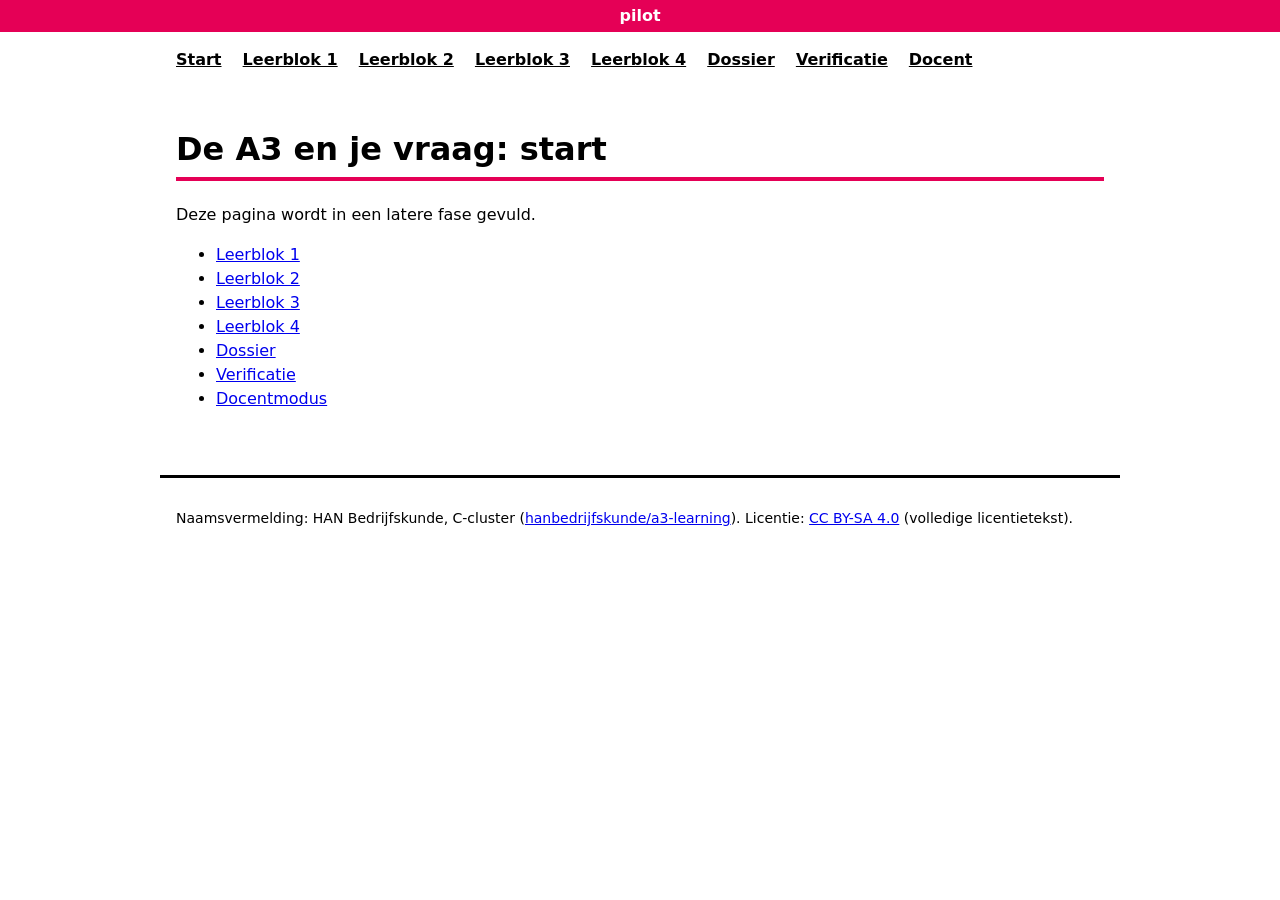
==== index.html @ 4fdccc84 "RC-1…RC-4, BW-3…BW-12, QA-2, QA-3: schema, controlecontract, statusregel Co-Authored-By: Claude Sonn" ====
<!doctype html>
<html lang="nl">
<head>
<meta charset="utf-8">
<meta name="viewport" content="width=device-width, initial-scale=1">
<title>De A3 en je vraag: start · A3 e-learning</title>
<link rel="icon" href="data:,">
<link rel="stylesheet" href="css/site.css">
<link rel="stylesheet" href="css/print.css" media="print">
</head>
<body>
<header>
<nav aria-label="Hoofdmenu">
<a href="index.html">Start</a>
<a href="leerblok-1.html">Leerblok 1</a>
<a href="leerblok-2.html">Leerblok 2</a>
<a href="leerblok-3.html">Leerblok 3</a>
<a href="leerblok-4.html">Leerblok 4</a>
<a href="dossier.html">Dossier</a>
<a href="verificatie.html">Verificatie</a>
<a href="docent.html">Docent</a>
</nav>
</header>
<main id="inhoud">
<h1>De A3 en je vraag: start</h1>
<p>Deze pagina wordt in een latere fase gevuld.</p>
<ul>
<li><a href="leerblok-1.html">Leerblok 1</a></li>
<li><a href="leerblok-2.html">Leerblok 2</a></li>
<li><a href="leerblok-3.html">Leerblok 3</a></li>
<li><a href="leerblok-4.html">Leerblok 4</a></li>
<li><a href="dossier.html">Dossier</a></li>
<li><a href="verificatie.html">Verificatie</a></li>
<li><a href="docent.html">Docentmodus</a></li>
</ul>
</main>
<footer>
<p>Naamsvermelding: HAN Bedrijfskunde, C-cluster (<a href="https://github.com/hanbedrijfskunde/a3-learning">hanbedrijfskunde/a3-learning</a>). Licentie: <a href="LICENSE">CC BY-SA 4.0</a> (volledige licentietekst).</p>
</footer>
<script type="module" src="js/site.js"></script>
</body>
</html>
---- css/site.css ----
:root { --accent:#E50056; --zwart:#000; --wit:#fff; --grijs:#f3f3f3; }
* { box-sizing:border-box; }
body { margin:0; font:16px/1.5 system-ui,sans-serif; color:var(--zwart); background:var(--wit); }
header,main,footer { max-width:60rem; margin:0 auto; padding:1rem; }
nav a { margin-right:1rem; color:var(--zwart); font-weight:700; }
nav a[aria-current="page"] { color:var(--accent); }
h1 { border-bottom:4px solid var(--accent); padding-bottom:.25rem; }
.kaart { border:3px solid var(--zwart); box-shadow:5px 5px 0 var(--zwart); padding:1rem; margin:1rem 0; background:var(--wit); }
footer { border-top:3px solid var(--zwart); font-size:.875rem; margin-top:2rem; }
#pilot-banner { background:var(--accent); color:var(--wit); text-align:center; font-weight:700; padding:.25rem; }
---- css/print.css ----
@media print { nav, #pilot-banner { display:none; } .kaart { box-shadow:none; } }
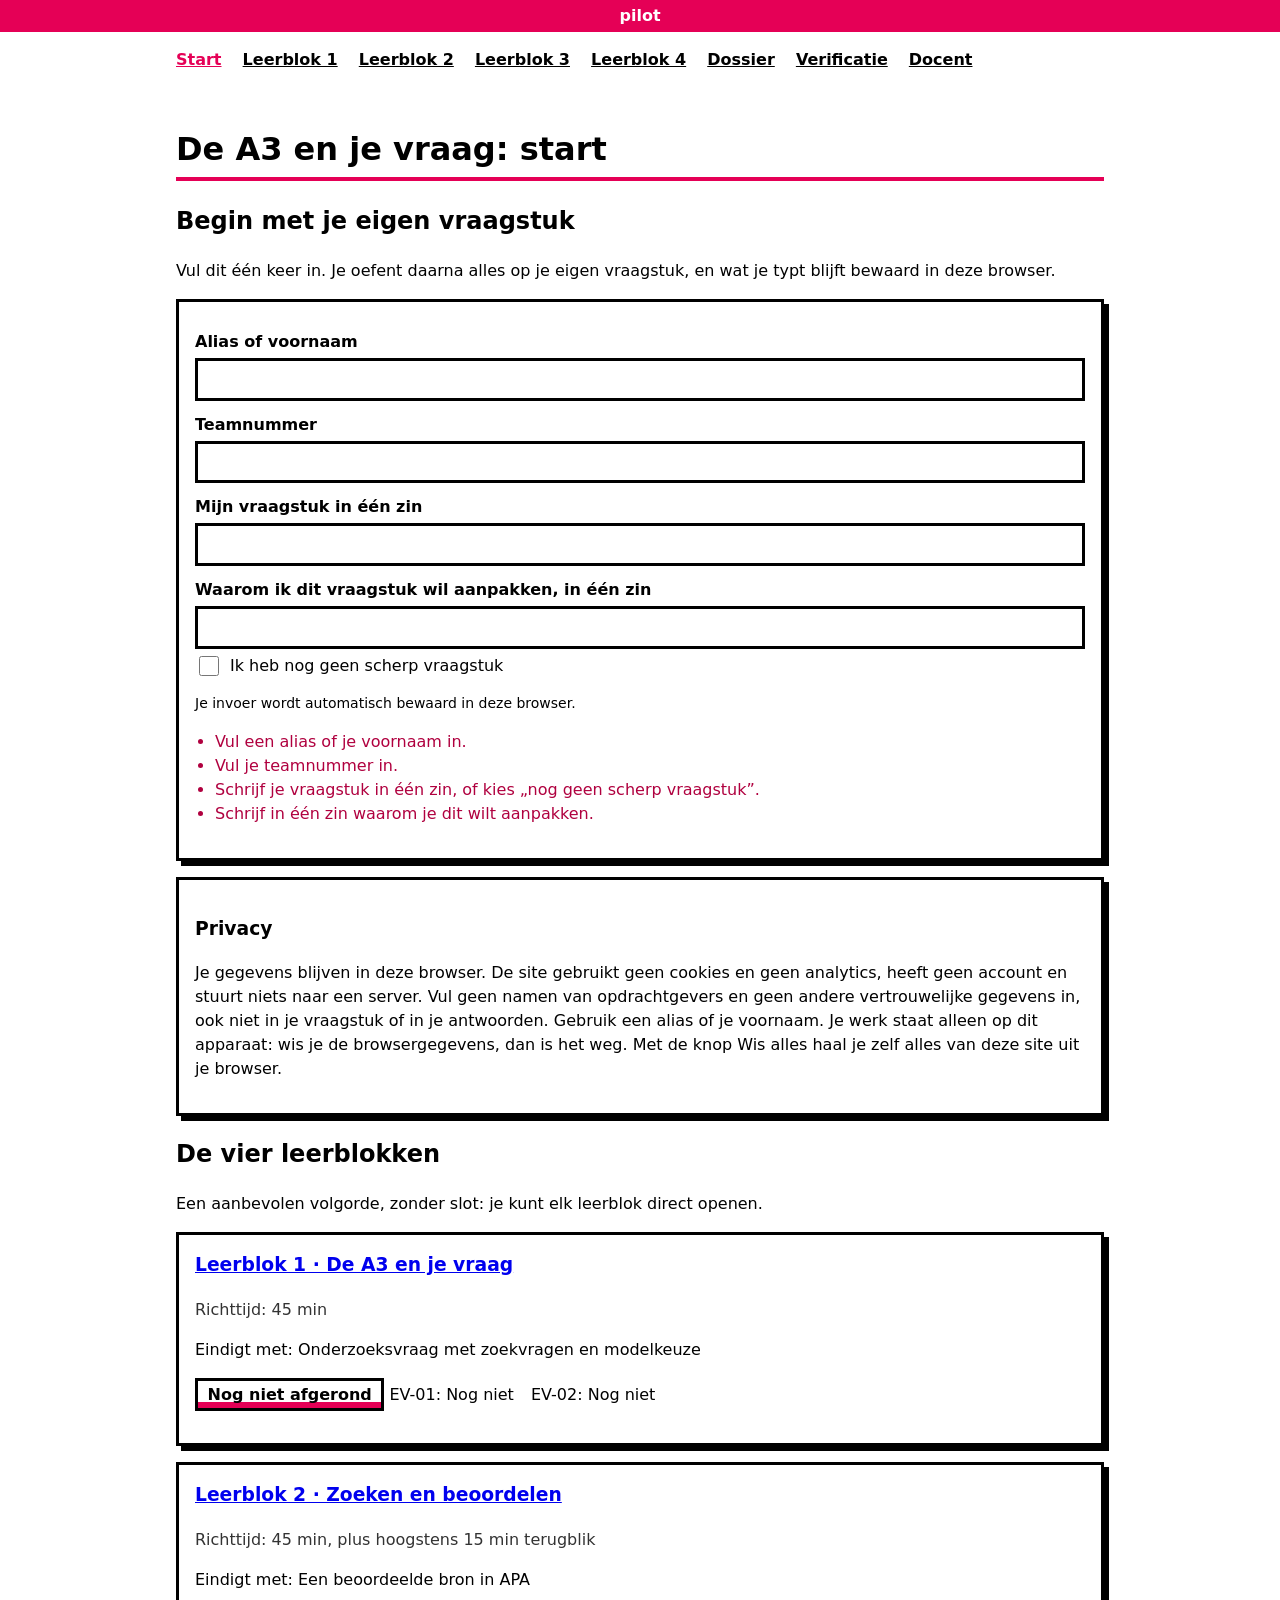
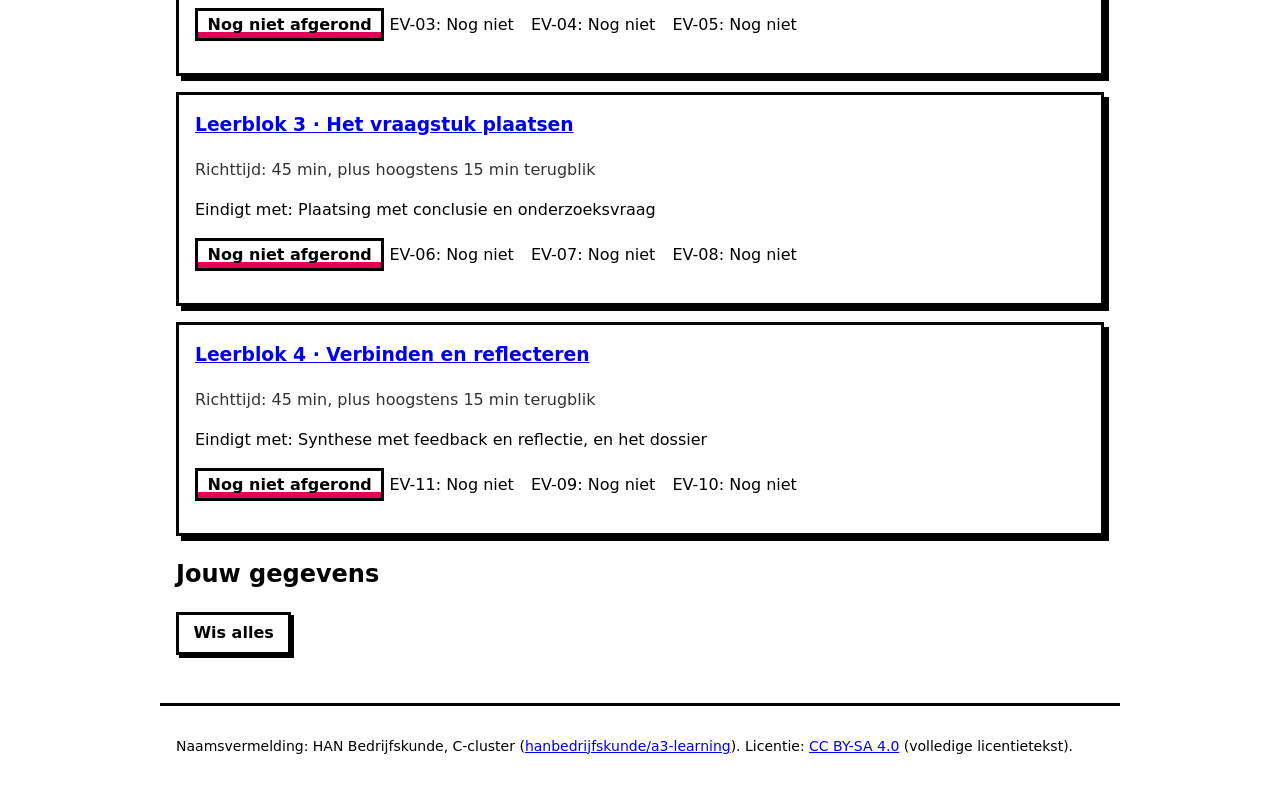
==== commit 15af7e4a: "Leerblok 1: doorsnede met start, EV-01, EV-02, opslag en afsluiten Co-Authored-By: Claude Sonnet 5.5" ====
--- a/index.html
+++ b/index.html
@@ -23,20 +23,12 @@
 </header>
 <main id="inhoud">
 <h1>De A3 en je vraag: start</h1>
-<p>Deze pagina wordt in een latere fase gevuld.</p>
-<ul>
-<li><a href="leerblok-1.html">Leerblok 1</a></li>
-<li><a href="leerblok-2.html">Leerblok 2</a></li>
-<li><a href="leerblok-3.html">Leerblok 3</a></li>
-<li><a href="leerblok-4.html">Leerblok 4</a></li>
-<li><a href="dossier.html">Dossier</a></li>
-<li><a href="verificatie.html">Verificatie</a></li>
-<li><a href="docent.html">Docentmodus</a></li>
-</ul>
+<noscript><p>Deze site heeft JavaScript nodig om je werk te bewaren en te controleren. Zet JavaScript aan in je browser.</p></noscript>
 </main>
 <footer>
 <p>Naamsvermelding: HAN Bedrijfskunde, C-cluster (<a href="https://github.com/hanbedrijfskunde/a3-learning">hanbedrijfskunde/a3-learning</a>). Licentie: <a href="LICENSE">CC BY-SA 4.0</a> (volledige licentietekst).</p>
 </footer>
 <script type="module" src="js/site.js"></script>
+<script type="module" src="js/index-pagina.js"></script>
 </body>
 </html>
--- a/css/site.css
+++ b/css/site.css
@@ -8,3 +8,51 @@
 .kaart { border:3px solid var(--zwart); box-shadow:5px 5px 0 var(--zwart); padding:1rem; margin:1rem 0; background:var(--wit); }
 footer { border-top:3px solid var(--zwart); font-size:.875rem; margin-top:2rem; }
 #pilot-banner { background:var(--accent); color:var(--wit); text-align:center; font-weight:700; padding:.25rem; }
+
+/* ---- formulieren: elk veld heeft een zichtbaar label en een duidelijke focusrand ---- */
+label, legend { font-weight:700; display:block; margin:.75rem 0 .25rem; }
+fieldset { border:3px solid var(--zwart); margin:.75rem 0; padding:.25rem .75rem .75rem; }
+input[type="text"], textarea, select { width:100%; font:inherit; color:var(--zwart); background:var(--wit); border:3px solid var(--zwart); padding:.4rem .6rem; }
+textarea { min-height:4.5rem; resize:vertical; }
+.optie { display:flex; align-items:center; gap:.5rem; margin:.25rem 0; }
+.optie label { display:inline; margin:0; font-weight:400; }
+input[type="checkbox"], input[type="radio"] { width:1.25rem; height:1.25rem; accent-color:var(--zwart); flex:none; }
+:focus-visible { outline:4px solid var(--accent); outline-offset:2px; }
+.klein { font-size:.875rem; }
+.meta { color:#333; }
+.fout { color:#b0003f; font-weight:700; }
+
+/* ---- knoppen ---- */
+.knop { font:inherit; font-weight:700; cursor:pointer; color:var(--zwart); background:var(--wit); border:3px solid var(--zwart); box-shadow:3px 3px 0 var(--zwart); padding:.4rem .9rem; text-decoration:none; display:inline-block; }
+.knop:hover { background:var(--grijs); }
+.knop-accent { background:var(--accent); color:var(--wit); }
+.knop-accent:hover { background:#b8004a; }
+.knoppen { display:flex; flex-wrap:wrap; gap:.75rem; margin:.75rem 0; }
+.bevestiging { border:3px solid var(--accent); padding:1rem; margin-top:.75rem; }
+
+/* ---- status als tekst met kleur erbij (BW-3, TG-4) ---- */
+.status { display:inline-block; border:3px solid var(--zwart); padding:.1rem .6rem; font-weight:700; background:var(--wit); }
+.status-compleet { box-shadow:inset 0 -6px 0 #1a7f37; }
+.status-bijna { box-shadow:inset 0 -6px 0 #b7791f; }
+.status-nog-niet { box-shadow:inset 0 -6px 0 var(--accent); }
+
+/* ---- leerblok en taak ---- */
+.taken-nav ol { padding-left:1.25rem; }
+.taak h2 { margin-top:0; }
+.nr { display:inline-block; background:var(--zwart); color:var(--wit); padding:0 .5rem; margin-right:.25rem; }
+.stap { border-top:2px solid var(--zwart); margin-top:1rem; padding-top:.25rem; }
+.stap h3 { font-size:1.05rem; margin:.5rem 0; }
+.oefening { background:var(--grijs); border:2px dashed var(--zwart); padding:.75rem 1rem; margin:.75rem 0; }
+.oefening h4 { margin:0 0 .5rem; }
+.model { border-left:6px solid var(--accent); background:var(--wit); padding:.25rem .75rem; margin-top:.75rem; }
+.model-lijst dt { font-weight:700; margin-top:.5rem; }
+.model-lijst dd { margin:0 0 0 1rem; }
+.format, .voorbeeld { border:3px solid var(--zwart); padding:.5rem .75rem; background:var(--wit); font-weight:700; }
+.uitkomst { margin-top:.75rem; }
+.ontbreekt { margin:.25rem 0; padding-left:1.25rem; }
+.compleet { font-weight:700; }
+.leerblokken { list-style:none; padding:0; }
+.leerblok h3 { margin-top:0; }
+.onderdeel { margin-right:.75rem; white-space:nowrap; }
+.hints { color:#b0003f; padding-left:1.25rem; }
+@media (max-width:40rem) { header, main, footer { padding:.75rem; } nav a { display:inline-block; margin:.25rem 1rem .25rem 0; } }
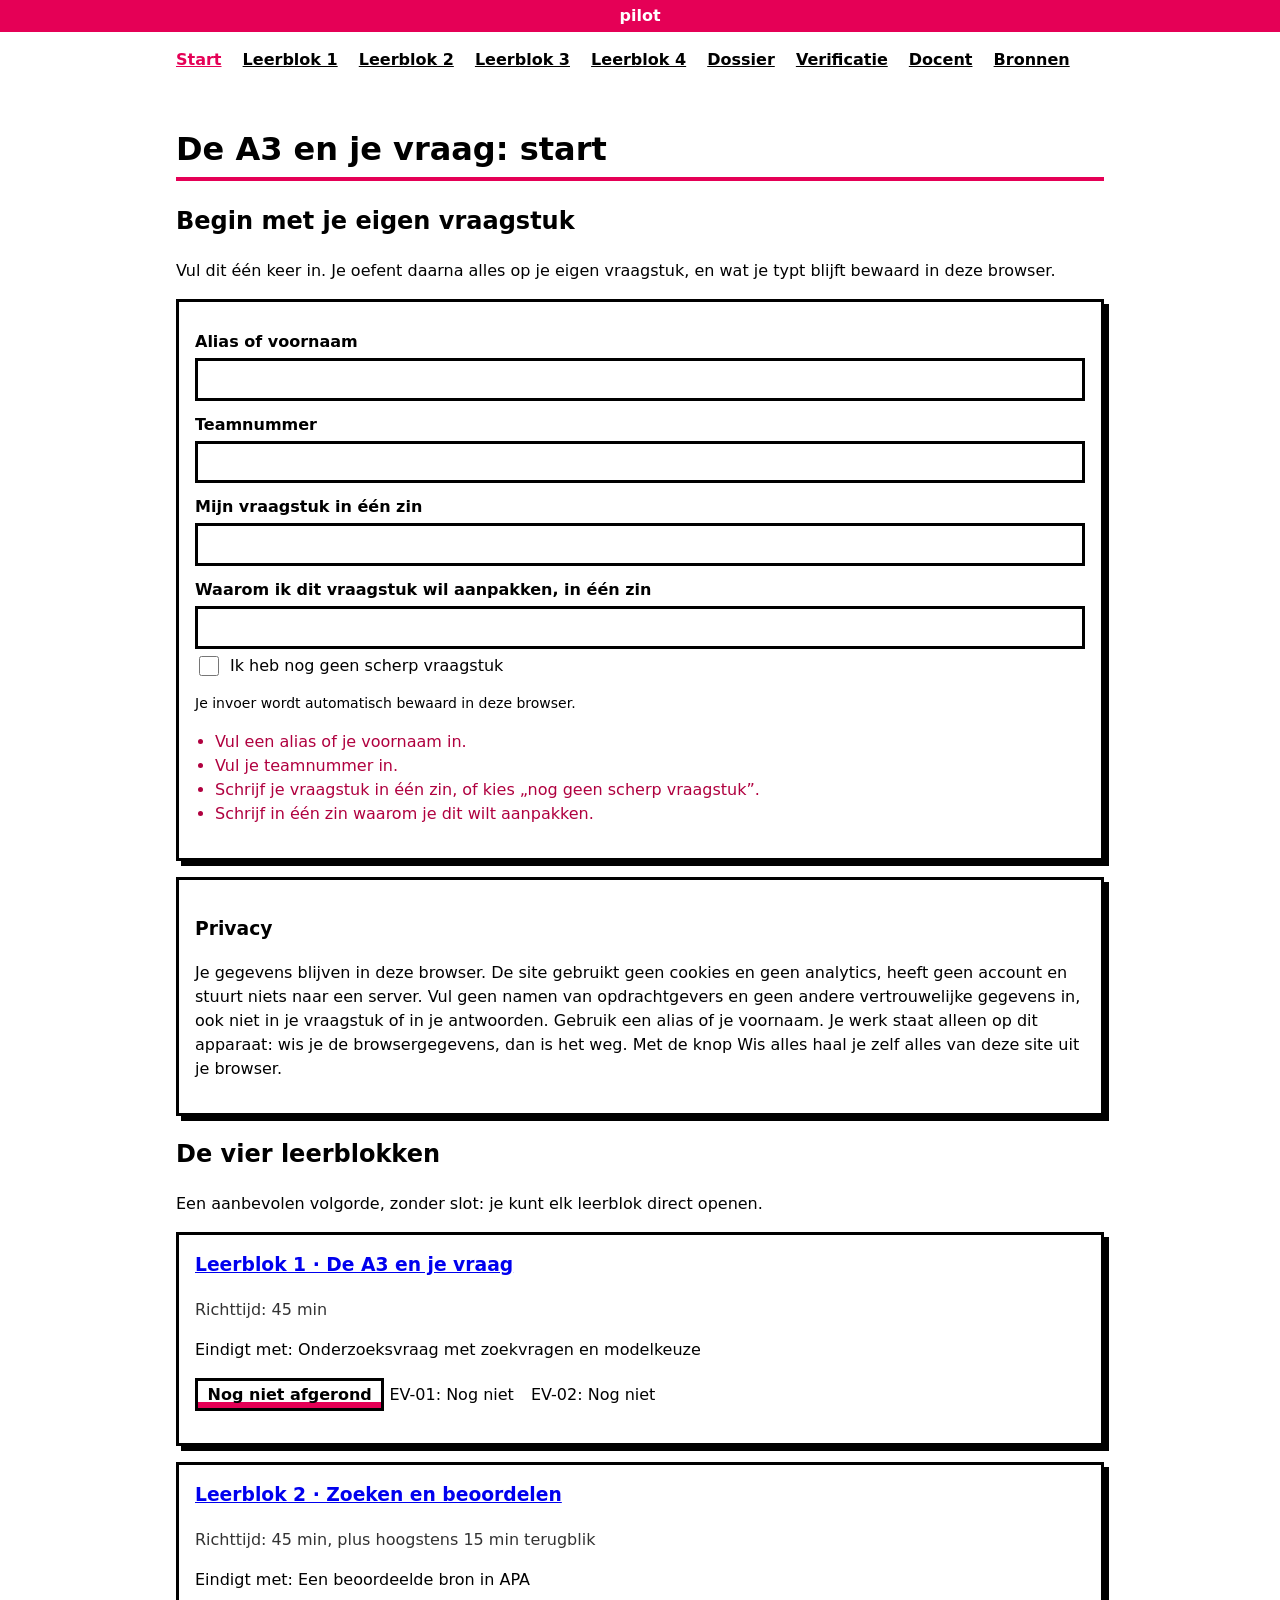
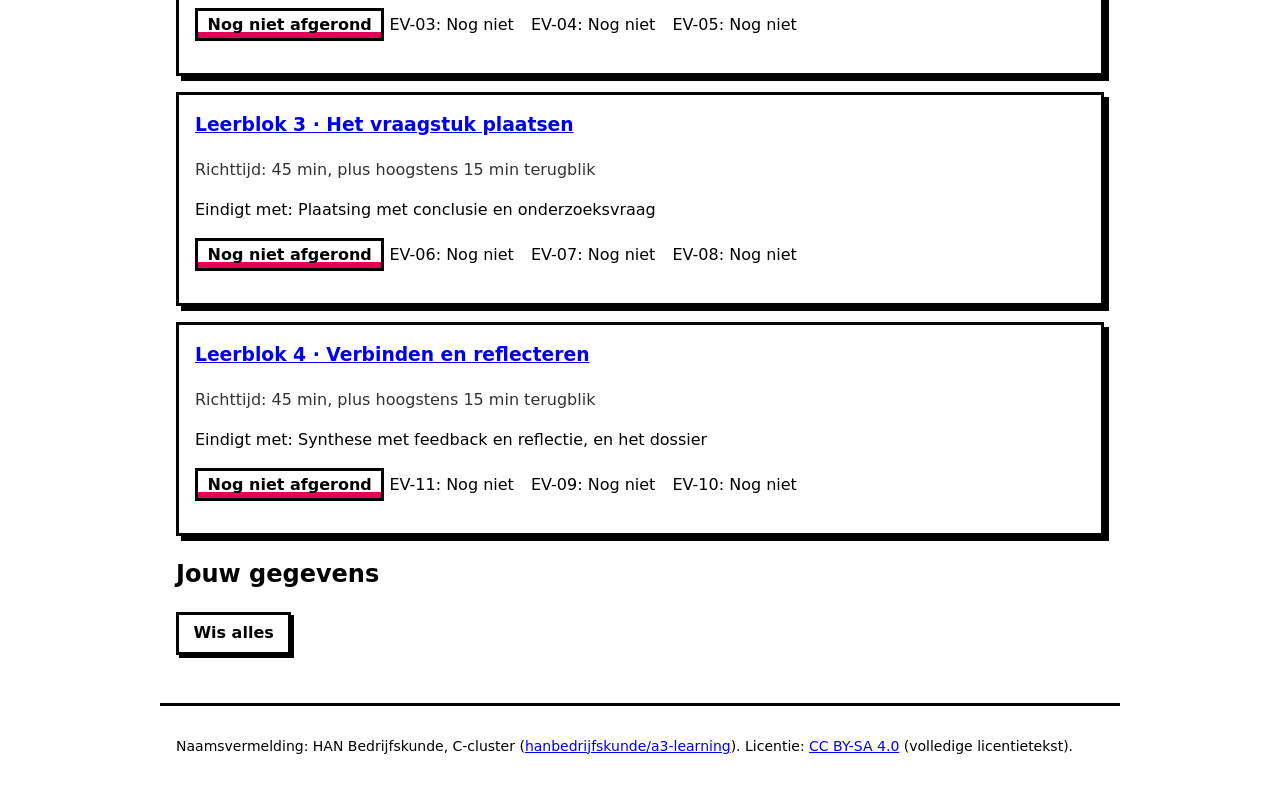
==== commit e9fe0b4e: "LB-5…LB-8, EV-03…EV-05, BR-1…BR-6: leerblok 2 en bronnenpagina Co-Authored-By: Claude Sonnet 5.5 <no" ====
--- a/index.html
+++ b/index.html
@@ -19,6 +19,7 @@
 <a href="dossier.html">Dossier</a>
 <a href="verificatie.html">Verificatie</a>
 <a href="docent.html">Docent</a>
+<a href="bronnen.html">Bronnen</a>
 </nav>
 </header>
 <main id="inhoud">
--- a/css/site.css
+++ b/css/site.css
@@ -56,3 +56,87 @@
 .onderdeel { margin-right:.75rem; white-space:nowrap; }
 .hints { color:#b0003f; padding-left:1.25rem; }
 @media (max-width:40rem) { header, main, footer { padding:.75rem; } nav a { display:inline-block; margin:.25rem 1rem .25rem 0; } }
+
+/* ---- de Wissel (fase 4, prefix wis-) ---- */
+.wis-sectie[hidden], .wis-teamactie[hidden], .wis-herinnering[hidden], .wis-terug[hidden] { display:none; }
+.wis-details > summary { cursor:pointer; font-weight:700; padding:.4rem .9rem; border:3px solid var(--zwart); box-shadow:3px 3px 0 var(--zwart); display:inline-block; background:var(--wit); }
+.wis-details[open] > summary { background:var(--grijs); }
+.wis-paneel { margin-top:.75rem; }
+.wis-privacy { border-left:6px solid var(--accent); padding:.25rem .75rem; background:var(--grijs); }
+.wis-stap { border-top:2px solid var(--zwart); margin-top:1rem; padding-top:.25rem; }
+.wis-stap h3 { font-size:1.05rem; margin:.5rem 0; }
+.wis-pre { white-space:pre-wrap; background:var(--grijs); border:2px dashed var(--zwart); padding:.5rem .75rem; }
+.wis-blok { border:3px solid var(--zwart); padding:.5rem .75rem; margin:.75rem 0; }
+.wis-herinnering { border:3px solid var(--accent); padding:.25rem .75rem; margin:.75rem 0; font-weight:700; }
+.wis-log { list-style:none; padding:0; }
+.wis-regel { border:3px solid var(--zwart); padding:.5rem .75rem; margin:.75rem 0; }
+.wis-dl dt { font-weight:700; }
+.wis-dl dd { margin:0 0 .25rem 1rem; }
+.wis-handmatig { margin:.75rem 0; }
+.wis-melding { min-height:1.25rem; }
+/* ---- dossier (fase 3): eigen klassen met prefix dos- en ver- ---- */
+.dos-stand { list-style:none; padding:0; display:grid; grid-template-columns:repeat(auto-fill,minmax(13rem,1fr)); gap:.75rem; }
+.dos-tegel { border:3px solid var(--zwart); padding:.5rem .75rem; display:flex; flex-direction:column; gap:.25rem; background:var(--wit); }
+.dos-tegel-id { font-weight:700; }
+.dos-tegel-titel { font-size:.875rem; }
+.dos-tegel-status { font-size:1.5rem; font-weight:700; }
+.dos-tegel-compleet { box-shadow:inset 0 -8px 0 #1a7f37; }
+.dos-tegel-bijna { box-shadow:inset 0 -8px 0 #b7791f; }
+.dos-tegel-nog-niet { box-shadow:inset 0 -8px 0 var(--accent); }
+.dos-tabelwrap, .ver-tabelwrap { overflow-x:auto; }
+.dos-tabel, .ver-tabel { border-collapse:collapse; width:100%; }
+.dos-tabel th, .dos-tabel td, .ver-tabel th, .ver-tabel td { border:2px solid var(--zwart); padding:.4rem .6rem; text-align:left; vertical-align:top; }
+.dos-tabel thead th, .ver-tabel thead th { background:var(--zwart); color:var(--wit); }
+.dos-caption { text-align:left; font-size:.875rem; padding-bottom:.25rem; }
+.dos-lijst { margin:0; padding-left:1.1rem; }
+.dos-herinnering, .dos-geblokkeerd { border-color:var(--accent); }
+.dos-pagina { border:3px solid var(--zwart); padding:1rem; margin:1rem 0; background:var(--wit); }
+.dos-onderdeel { border-top:2px solid var(--zwart); margin-top:.75rem; }
+.dos-velden dt { font-weight:700; margin-top:.5rem; }
+.dos-velden dd { margin:0 0 0 1rem; white-space:pre-wrap; }
+.dos-controlesom code { word-break:break-all; }
+#dos-afdruk { display:none; }
+body.dos-afdrukmodus #dos-afdruk { display:block; }
+body.dos-afdrukmodus main > :not(#dos-afdruk) { display:none; }
+.ver-bestanden { padding-left:1.25rem; }
+.ver-gewijzigd .ver-melding, .ver-rij-gewijzigd th { color:#b0003f; font-weight:700; }
+.ver-ok .ver-melding { font-weight:700; }
+.ver-rij-gewijzigd td, .ver-rij-gewijzigd th { border-color:var(--accent); }
+.ver-cel { white-space:nowrap; }
+@media print {
+  .dos-werkbalk { display:none; }
+  .dos-pagina { border:0; padding:0; margin:0; break-after:page; }
+  body.dos-afdrukmodus header, body.dos-afdrukmodus footer { display:none; }
+}
+
+/* ---- leerblok 2: zoektermen, route en promptgenerator, bronlog (lb2-) ---- */
+.lb2-groep { margin:.75rem 0; }
+.lb2-groep h4 { margin:.5rem 0 .25rem; }
+.lb2-tabel-wrap { overflow-x:auto; }
+.lb2-tabel { border-collapse:collapse; width:100%; margin:.5rem 0; }
+.lb2-tabel th, .lb2-tabel td { border:3px solid var(--zwart); padding:.25rem .5rem; text-align:left; vertical-align:top; }
+.lb2-tabel th { background:var(--grijs); }
+.lb2-cel-veld .veld, .lb2-cel-veld fieldset { margin:0; }
+.lb2-cel-veld label, .lb2-cel-veld legend { font-size:.8rem; font-weight:400; margin:0 0 .15rem; }
+.lb2-cel-veld fieldset { border-width:2px; padding:.1rem .4rem .3rem; }
+.lb2-cel-veld .optie { display:inline-flex; margin-right:.6rem; }
+.lb2-generator { border:3px dashed var(--zwart); padding:.5rem .75rem; margin:.5rem 0; }
+.lb2-generator-acties { display:flex; flex-wrap:wrap; align-items:center; gap:.5rem; margin:.5rem 0; }
+.lb2-waarschuwing { list-style:none; margin:.5rem 0; padding:0; }
+.lb2-waarschuwing li { border:3px solid var(--accent); border-left-width:10px; padding:.25rem .5rem; margin:.25rem 0; font-weight:700; }
+.lb2-optioneel { margin:.75rem 0; }
+@media (max-width:40rem) {
+  .lb2-tabel thead { position:absolute; left:-9999px; }
+  .lb2-tabel, .lb2-tabel tbody, .lb2-tabel tr, .lb2-tabel td { display:block; width:100%; }
+  .lb2-tabel tr { border:3px solid var(--zwart); margin:.5rem 0; }
+  .lb2-tabel td { border:0; border-bottom:1px solid var(--zwart); }
+  .lb2-tabel td::before { content:attr(data-kolom) ": "; font-weight:700; font-size:.8rem; }
+}
+
+/* ---- bronnen en in-tekstverwijzingen (bron-) ---- */
+.bron-lijst { list-style:none; padding:0; }
+.bron-regel { margin:.75rem 0; padding:.25rem .5rem .25rem 2rem; text-indent:-1.5rem; border-left:6px solid var(--zwart); overflow-wrap:anywhere; }
+.bron-regel:target, .bron-doel {border-left-color:var(--accent); background:var(--grijs); }
+.bron-link { color:var(--zwart); font-weight:700; }
+.bron-fictief { display:inline-block; text-indent:0; border:3px solid var(--accent); padding:0 .4rem; font-weight:700; font-size:.85rem; }
+.bron-verwijzing { color:var(--zwart); font-weight:700; text-decoration-thickness:3px; }
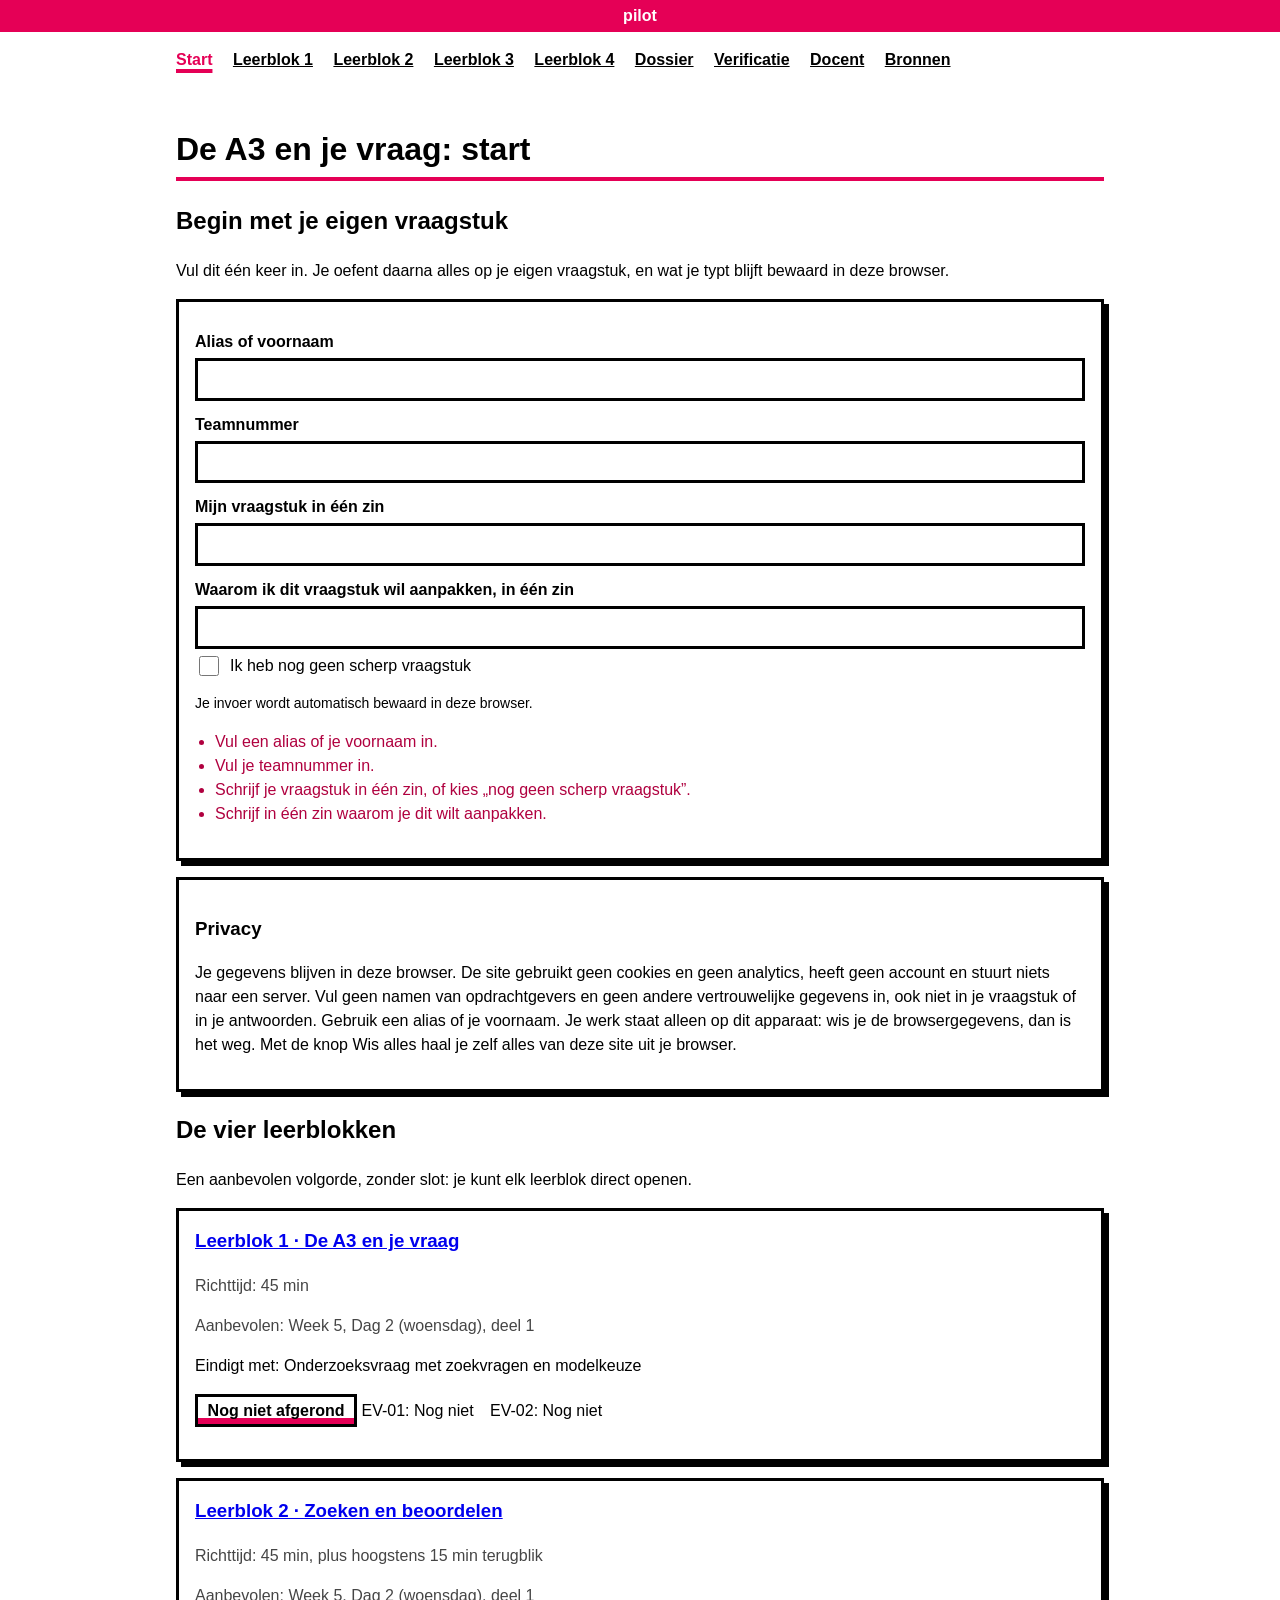
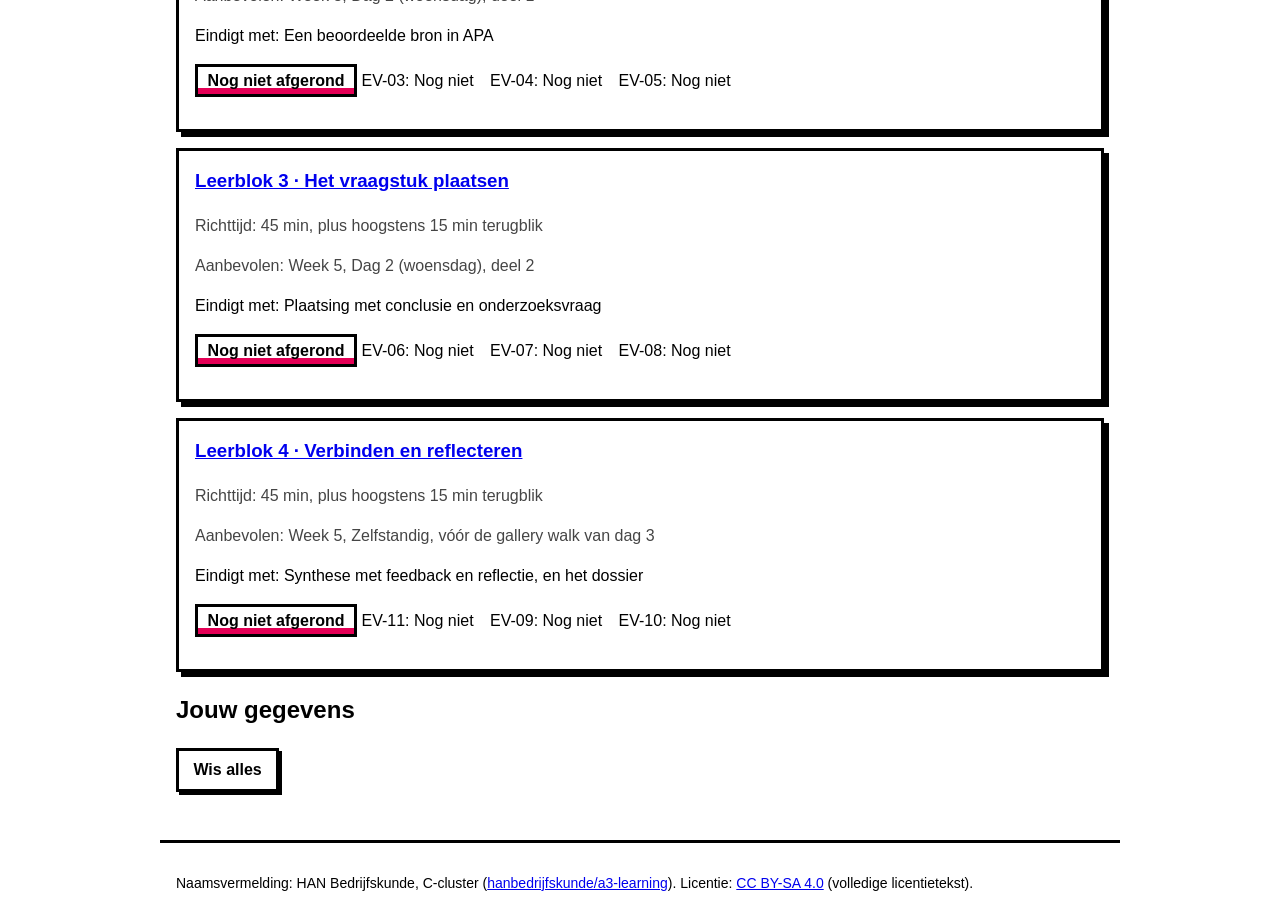
==== commit 20eb865c: "TG-1…TG-5, PF-1…PF-5, QA-6: huisstijl en toegankelijkheid Co-Authored-By: Claude Sonnet 5.5 <noreply" ====
--- a/index.html
+++ b/index.html
@@ -9,6 +9,7 @@
 <link rel="stylesheet" href="css/print.css" media="print">
 </head>
 <body>
+<a class="skip" href="#inhoud">Naar de inhoud</a>
 <header>
 <nav aria-label="Hoofdmenu">
 <a href="index.html">Start</a>
@@ -22,7 +23,7 @@
 <a href="bronnen.html">Bronnen</a>
 </nav>
 </header>
-<main id="inhoud">
+<main id="inhoud" tabindex="-1">
 <h1>De A3 en je vraag: start</h1>
 <noscript><p>Deze site heeft JavaScript nodig om je werk te bewaren en te controleren. Zet JavaScript aan in je browser.</p></noscript>
 </main>
--- a/css/site.css
+++ b/css/site.css
@@ -1,11 +1,23 @@
-:root { --accent:#E50056; --zwart:#000; --wit:#fff; --grijs:#f3f3f3; }
+/* HAN-huisstijl (QA-6): tokens uit de zusterdocumenten (docs/LRD-ELEARNING-A3.html). Systeemlettertypen, geen externe
+   fonts. Kleuren van tekst worden gecontroleerd door tests/contrast.test.mjs (TG-3): tekst minstens 4,5:1. */
+:root {
+  --accent:#E50056; --zwart:#000000; --wit:#FFFFFF; --grijs:#F2F2F0;
+  --grijs-tekst:#454545;              /* meta-tekst */
+  --fout:#B0003F;                     /* foutmelding, ook op grijs 4,5:1 */
+  --accent-donker:#B8004A;            /* hover van de accentknop, wit erop */
+  --roze:#FFD9E6;                     /* achtergrond van een afwijkende rij (controlelab) */
+  --groen:#1A7F37; --oker:#B7791F;    /* alleen onderstreping bij een status, nooit tekst (TG-4) */
+  --rand:3px; --schaduw:5px 5px 0 var(--zwart);
+  --f:"Avenir Next","Avenir","Nunito Sans","Segoe UI",Helvetica,Arial,sans-serif;
+  --fm:ui-monospace,"SF Mono",SFMono-Regular,Menlo,Consolas,monospace;
+}
 * { box-sizing:border-box; }
-body { margin:0; font:16px/1.5 system-ui,sans-serif; color:var(--zwart); background:var(--wit); }
+body { margin:0; font:16px/1.5 var(--f); color:var(--zwart); background:var(--wit); }
 header,main,footer { max-width:60rem; margin:0 auto; padding:1rem; }
 nav a { margin-right:1rem; color:var(--zwart); font-weight:700; }
-nav a[aria-current="page"] { color:var(--accent); }
+nav a[aria-current="page"] { color:var(--accent); background:var(--wit); text-decoration:underline; text-decoration-thickness:4px; text-underline-offset:4px; }
 h1 { border-bottom:4px solid var(--accent); padding-bottom:.25rem; }
-.kaart { border:3px solid var(--zwart); box-shadow:5px 5px 0 var(--zwart); padding:1rem; margin:1rem 0; background:var(--wit); }
+.kaart { border:var(--rand) solid var(--zwart); box-shadow:var(--schaduw); padding:1rem; margin:1rem 0; background:var(--wit); }
 footer { border-top:3px solid var(--zwart); font-size:.875rem; margin-top:2rem; }
 #pilot-banner { background:var(--accent); color:var(--wit); text-align:center; font-weight:700; padding:.25rem; }
 
@@ -19,21 +31,21 @@
 input[type="checkbox"], input[type="radio"] { width:1.25rem; height:1.25rem; accent-color:var(--zwart); flex:none; }
 :focus-visible { outline:4px solid var(--accent); outline-offset:2px; }
 .klein { font-size:.875rem; }
-.meta { color:#333; }
-.fout { color:#b0003f; font-weight:700; }
+.meta { color:var(--grijs-tekst); }
+.fout { color:var(--fout); font-weight:700; }
 
 /* ---- knoppen ---- */
 .knop { font:inherit; font-weight:700; cursor:pointer; color:var(--zwart); background:var(--wit); border:3px solid var(--zwart); box-shadow:3px 3px 0 var(--zwart); padding:.4rem .9rem; text-decoration:none; display:inline-block; }
 .knop:hover { background:var(--grijs); }
 .knop-accent { background:var(--accent); color:var(--wit); }
-.knop-accent:hover { background:#b8004a; }
+.knop-accent:hover { background:var(--accent-donker); }
 .knoppen { display:flex; flex-wrap:wrap; gap:.75rem; margin:.75rem 0; }
 .bevestiging { border:3px solid var(--accent); padding:1rem; margin-top:.75rem; }
 
 /* ---- status als tekst met kleur erbij (BW-3, TG-4) ---- */
 .status { display:inline-block; border:3px solid var(--zwart); padding:.1rem .6rem; font-weight:700; background:var(--wit); }
-.status-compleet { box-shadow:inset 0 -6px 0 #1a7f37; }
-.status-bijna { box-shadow:inset 0 -6px 0 #b7791f; }
+.status-compleet { box-shadow:inset 0 -6px 0 var(--groen); }
+.status-bijna { box-shadow:inset 0 -6px 0 var(--oker); }
 .status-nog-niet { box-shadow:inset 0 -6px 0 var(--accent); }
 
 /* ---- leerblok en taak ---- */
@@ -54,7 +66,7 @@
 .leerblokken { list-style:none; padding:0; }
 .leerblok h3 { margin-top:0; }
 .onderdeel { margin-right:.75rem; white-space:nowrap; }
-.hints { color:#b0003f; padding-left:1.25rem; }
+.hints { color:var(--fout); padding-left:1.25rem; }
 @media (max-width:40rem) { header, main, footer { padding:.75rem; } nav a { display:inline-block; margin:.25rem 1rem .25rem 0; } }
 
 /* ---- de Wissel (fase 4, prefix wis-) ---- */
@@ -80,8 +92,8 @@
 .dos-tegel-id { font-weight:700; }
 .dos-tegel-titel { font-size:.875rem; }
 .dos-tegel-status { font-size:1.5rem; font-weight:700; }
-.dos-tegel-compleet { box-shadow:inset 0 -8px 0 #1a7f37; }
-.dos-tegel-bijna { box-shadow:inset 0 -8px 0 #b7791f; }
+.dos-tegel-compleet { box-shadow:inset 0 -8px 0 var(--groen); }
+.dos-tegel-bijna { box-shadow:inset 0 -8px 0 var(--oker); }
 .dos-tegel-nog-niet { box-shadow:inset 0 -8px 0 var(--accent); }
 .dos-tabelwrap, .ver-tabelwrap { overflow-x:auto; }
 .dos-tabel, .ver-tabel { border-collapse:collapse; width:100%; }
@@ -99,7 +111,7 @@
 body.dos-afdrukmodus #dos-afdruk { display:block; }
 body.dos-afdrukmodus main > :not(#dos-afdruk) { display:none; }
 .ver-bestanden { padding-left:1.25rem; }
-.ver-gewijzigd .ver-melding, .ver-rij-gewijzigd th { color:#b0003f; font-weight:700; }
+.ver-gewijzigd .ver-melding, .ver-rij-gewijzigd th { color:var(--fout); font-weight:700; }
 .ver-ok .ver-melding { font-weight:700; }
 .ver-rij-gewijzigd td, .ver-rij-gewijzigd th { border-color:var(--accent); }
 .ver-cel { white-space:nowrap; }
@@ -140,3 +152,34 @@
 .bron-link { color:var(--zwart); font-weight:700; }
 .bron-fictief { display:inline-block; text-indent:0; border:3px solid var(--accent); padding:0 .4rem; font-weight:700; font-size:.85rem; }
 .bron-verwijzing { color:var(--zwart); font-weight:700; text-decoration-thickness:3px; }
+
+/* ---- terugblik (fase 7, prefix tb-) en feedback op het dossier (fb-) ---- */
+.vorige-keer { border-color:var(--accent); }
+.tb-onderdeel { border-top:2px solid var(--zwart); margin-top:1rem; padding-top:.25rem; }
+.tb-onderdeel h3 { font-size:1.05rem; margin:.5rem 0; }
+.tb-kaart { background:var(--grijs); }
+.tb-bewijs { border-top:2px dashed var(--zwart); margin-top:.5rem; }
+.tb-samenvatting { border-left:6px solid var(--accent); padding:.25rem .75rem; }
+.fb-kolommen { display:grid; grid-template-columns:repeat(auto-fit,minmax(18rem,1fr)); gap:1rem; }
+.fb-lijst { list-style:none; padding:0; margin:0; }
+.fb-regel { border:2px solid var(--zwart); padding:.4rem .6rem; margin:.5rem 0; }
+
+/* ---- toegankelijkheid en kleine schermen (fase 8: TG-2, TG-5, PF-1) ---- */
+.skip { position:absolute; left:-9999px; top:0; background:var(--zwart); color:var(--wit); padding:.5rem 1rem; font-weight:700; z-index:10; }
+.skip:focus { left:0; }
+main:focus { outline:none; }
+code, pre { font-family:var(--fm); overflow-wrap:anywhere; }
+pre { white-space:pre-wrap; }
+img, video, svg { max-width:100%; height:auto; }
+h1, h2, h3, p, li, dd, dt, td, th, summary, legend, label { overflow-wrap:anywhere; }
+button, .knop, summary, select { min-height:2.75rem; }
+input[type="checkbox"], input[type="radio"] { min-width:1.25rem; }
+@media (max-width:40rem) {
+  body { font-size:1rem; }
+  .kaart { box-shadow:3px 3px 0 var(--zwart); padding:.75rem; }
+  .knoppen .knop, .knoppen button { flex:1 1 100%; text-align:center; }
+  .dos-stand { grid-template-columns:1fr; }
+  .fb-kolommen { grid-template-columns:1fr; }
+  .onderdeel, .ver-cel { white-space:normal; }
+}
+@media (forced-colors:active) { .status { border-style:double; } }
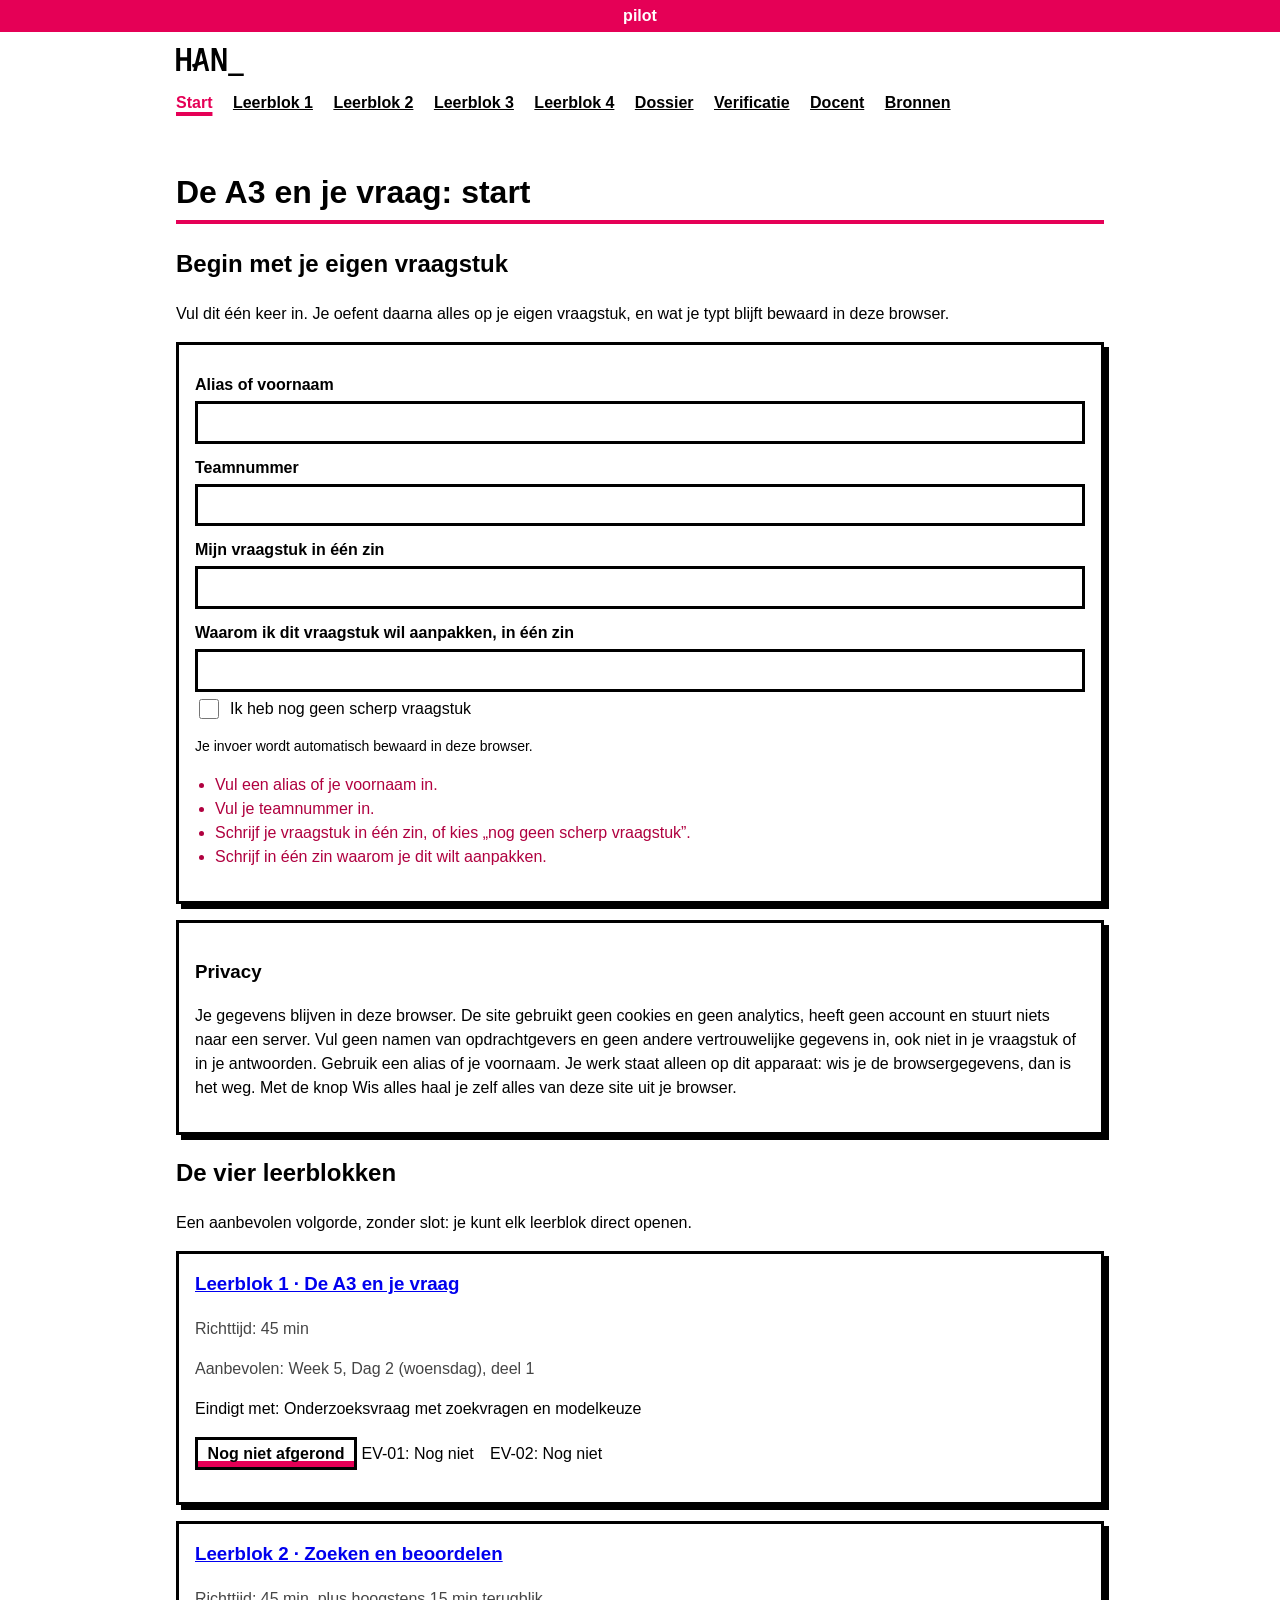
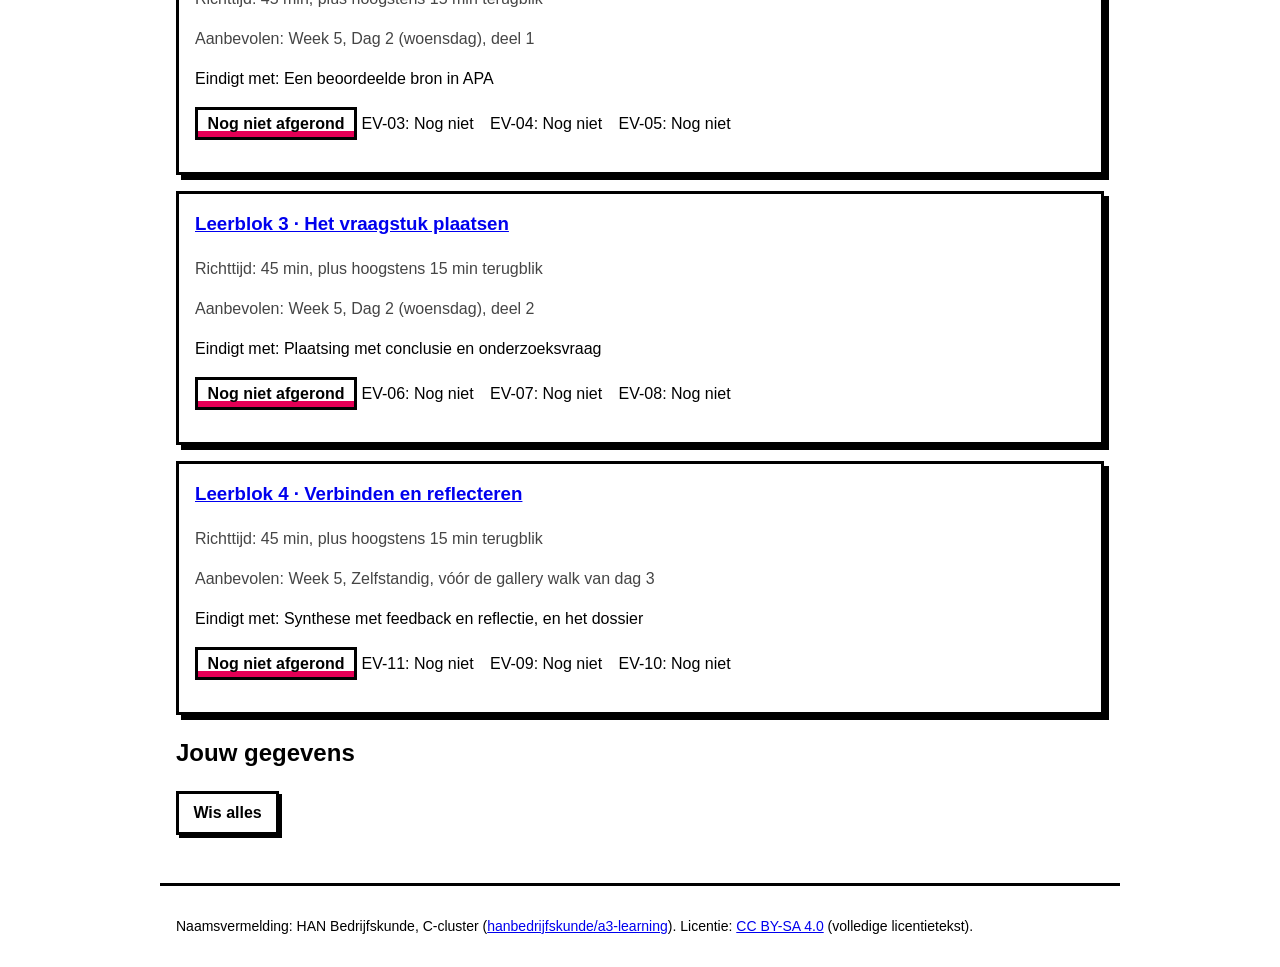
==== commit 8a86960b: "QA-6: HAN-logo (inline SVG) in de kop van alle pagina's Co-Authored-By: Claude Sonnet 5.5 <noreply@a" ====
--- a/index.html
+++ b/index.html
@@ -11,6 +11,8 @@
 <body>
 <a class="skip" href="#inhoud">Naar de inhoud</a>
 <header>
+<svg width="0" height="0" style="position:absolute" aria-hidden="true"><symbol id="hanlogo" viewBox="0 0 82 34"><g fill="currentColor"><path d="m82 34h-19v-3h18.9895719z"/><path d="m13.2527473 28v-12.420318h-8.48351653v12.420318h-4.76923077v-28h4.75824176v11.3563397h8.48351644v-11.3563397h4.7582418v28z"/><path d="m55.5599506 28-8.1433869-19.77045366h-.1223733l.0778739 19.77045366h-4.3720643v-28h5.5624227l8.065513 19.8898798h.1557479v-19.8898798h4.2163164v28z"/><path d="m33.1342079 0h-5.7320888l-4.5665994 18.7860465-3.8355197 1.324031 1.1972755 3.6682171 1.5469223-.531783-1.1548941 4.7534884h4.2381433l1.536327-6.3271318 7.2790111-2.496124 2.1190716 8.8232558h4.2381433zm-5.7320888 17.2015504 2.723007-11.17829459h.2754793l2.2780021 9.36589149z"/></g></symbol></svg>
+<a class="han-logo" href="index.html" aria-label="HAN, naar de startpagina"><svg class="logo" role="img" aria-label="Logo HAN"><use href="#hanlogo"/></svg></a>
 <nav aria-label="Hoofdmenu">
 <a href="index.html">Start</a>
 <a href="leerblok-1.html">Leerblok 1</a>
--- a/css/site.css
+++ b/css/site.css
@@ -145,6 +145,17 @@
   .lb2-tabel td::before { content:attr(data-kolom) ": "; font-weight:700; font-size:.8rem; }
 }
 
+/* ---- leerblok 3: invloed/belang-raster (LB-9) en register (LB-12) ---- */
+.raster { display:grid; grid-template-columns:1fr 1fr; gap:.5rem; margin:.5rem 0; }
+.raster-vak { border:3px solid var(--zwart); padding:.25rem .6rem .5rem; min-height:6rem; background:var(--wit); }
+.raster-vak[data-vak="nauw"] { background:var(--roze); }
+.raster-vak h5 { margin:.25rem 0 0; font-size:1rem; }
+.raster-vak p { margin:0 0 .25rem; }
+.raster-leden { margin:0; padding-left:1.1rem; }
+.raster-tekst { padding-left:1.1rem; }
+.zoekvragen-hint { border-left:6px solid var(--zwart); padding:.1rem .75rem; margin:.5rem 0; }
+@media (max-width:40rem) { .raster { grid-template-columns:1fr; } }
+
 /* ---- bronnen en in-tekstverwijzingen (bron-) ---- */
 .bron-lijst { list-style:none; padding:0; }
 .bron-regel { margin:.75rem 0; padding:.25rem .5rem .25rem 2rem; text-indent:-1.5rem; border-left:6px solid var(--zwart); overflow-wrap:anywhere; }
@@ -163,6 +174,43 @@
 .fb-kolommen { display:grid; grid-template-columns:repeat(auto-fit,minmax(18rem,1fr)); gap:1rem; }
 .fb-lijst { list-style:none; padding:0; margin:0; }
 .fb-regel { border:2px solid var(--zwart); padding:.4rem .6rem; margin:.5rem 0; }
+
+/* ---- leerblok 4: verbanden-kaart (VB-1…VB-10), STARR (LB-15), voorlopig en opnieuw doen (ST-4, ST-5), A3-blok (LB-16) ---- */
+.vb-bord { margin:.75rem 0; }
+.vb-kolommen { position:relative; display:grid; grid-template-columns:repeat(3,minmax(0,1fr)); gap:2.5rem; }
+.vb-kolom > * { position:relative; z-index:1; }
+.vb-kolom h5 { margin:.25rem 0 .5rem; font-size:.95rem; }
+.vb-lijst { list-style:none; margin:0; padding:0; display:flex; flex-direction:column; gap:.6rem; }
+.vb-kaartje { display:block; width:100%; text-align:left; font:inherit; font-size:.8125rem; line-height:1.3; cursor:pointer; color:var(--zwart); background:var(--wit); border:3px solid var(--zwart); padding:.35rem .5rem; }
+.vb-kaartje:hover { background:var(--grijs); }
+.vb-kaartje[aria-pressed="true"] { background:var(--zwart); color:var(--wit); }
+.vb-kaartje.vb-verbonden { box-shadow:inset 0 -6px 0 var(--groen); }
+.vb-kop, .vb-gekozen { display:block; font-weight:700; }
+.vb-gekozen { font-size:.75rem; }
+.vb-tekst { display:-webkit-box; -webkit-line-clamp:3; line-clamp:3; -webkit-box-orient:vertical; overflow:hidden; }
+.vb-lijnen { position:absolute; left:0; top:0; width:100%; height:100%; pointer-events:none; overflow:visible; z-index:0; }
+.vb-lijn { fill:none; stroke:var(--zwart); stroke-width:2.5; }
+.vb-lijn-koste { stroke:var(--accent); stroke-dasharray:7 5; stroke-width:3; }
+.vb-pijl { fill:var(--zwart); }
+.vb-form { border:3px solid var(--accent); padding:.5rem .75rem; margin:.75rem 0; }
+.vb-form-kop { font-weight:700; margin:.25rem 0; }
+.vb-tekst-lijst, .vb-open, .vb-model { padding-left:1.25rem; }
+.vb-tekst-lijst li, .vb-open li { margin:.35rem 0; }
+.vb-weg { font-size:.8125rem; padding:.1rem .6rem; box-shadow:2px 2px 0 var(--zwart); }
+.vb-markering { display:grid; grid-template-columns:repeat(auto-fit,minmax(13rem,1fr)); gap:.25rem .75rem; }
+.vb-markeer legend { font-size:.95rem; }
+.vb-chips { display:flex; flex-wrap:wrap; gap:.4rem; margin:.5rem 0; }
+.vb-chip { font:inherit; font-size:.8125rem; cursor:pointer; color:var(--zwart); background:var(--grijs); border:2px solid var(--zwart); border-radius:1rem; padding:.15rem .7rem; min-height:2.75rem; }
+.vb-chip:hover { background:var(--wit); }
+.starr .veld { margin:.5rem 0; }
+.voorlopig-opnieuw { border:3px dashed var(--zwart); padding:.5rem .75rem; margin:.75rem 0; }
+.versie-kolommen { display:grid; grid-template-columns:repeat(auto-fit,minmax(16rem,1fr)); gap:1rem; }
+.a3-blok { white-space:pre-wrap; background:var(--grijs); border:2px solid var(--zwart); padding:.5rem .75rem; max-height:16rem; overflow:auto; }
+.zwakste { border-left:8px solid var(--accent); }
+@media (max-width:40rem) {
+  .vb-kolommen { gap:1rem; }
+  .vb-kaartje { font-size:.75rem; padding:.3rem .35rem; }
+}
 
 /* ---- toegankelijkheid en kleine schermen (fase 8: TG-2, TG-5, PF-1) ---- */
 .skip { position:absolute; left:-9999px; top:0; background:var(--zwart); color:var(--wit); padding:.5rem 1rem; font-weight:700; z-index:10; }
@@ -183,3 +231,8 @@
   .onderdeel, .ver-cel { white-space:normal; }
 }
 @media (forced-colors:active) { .status { border-style:double; } }
+
+/* HAN-logo in de kop */
+.han-logo { display:inline-block; color:var(--zwart); margin-bottom:.5rem; }
+.han-logo .logo { display:block; height:28px; width:68px; }
+@media print { .han-logo { display:block; } }
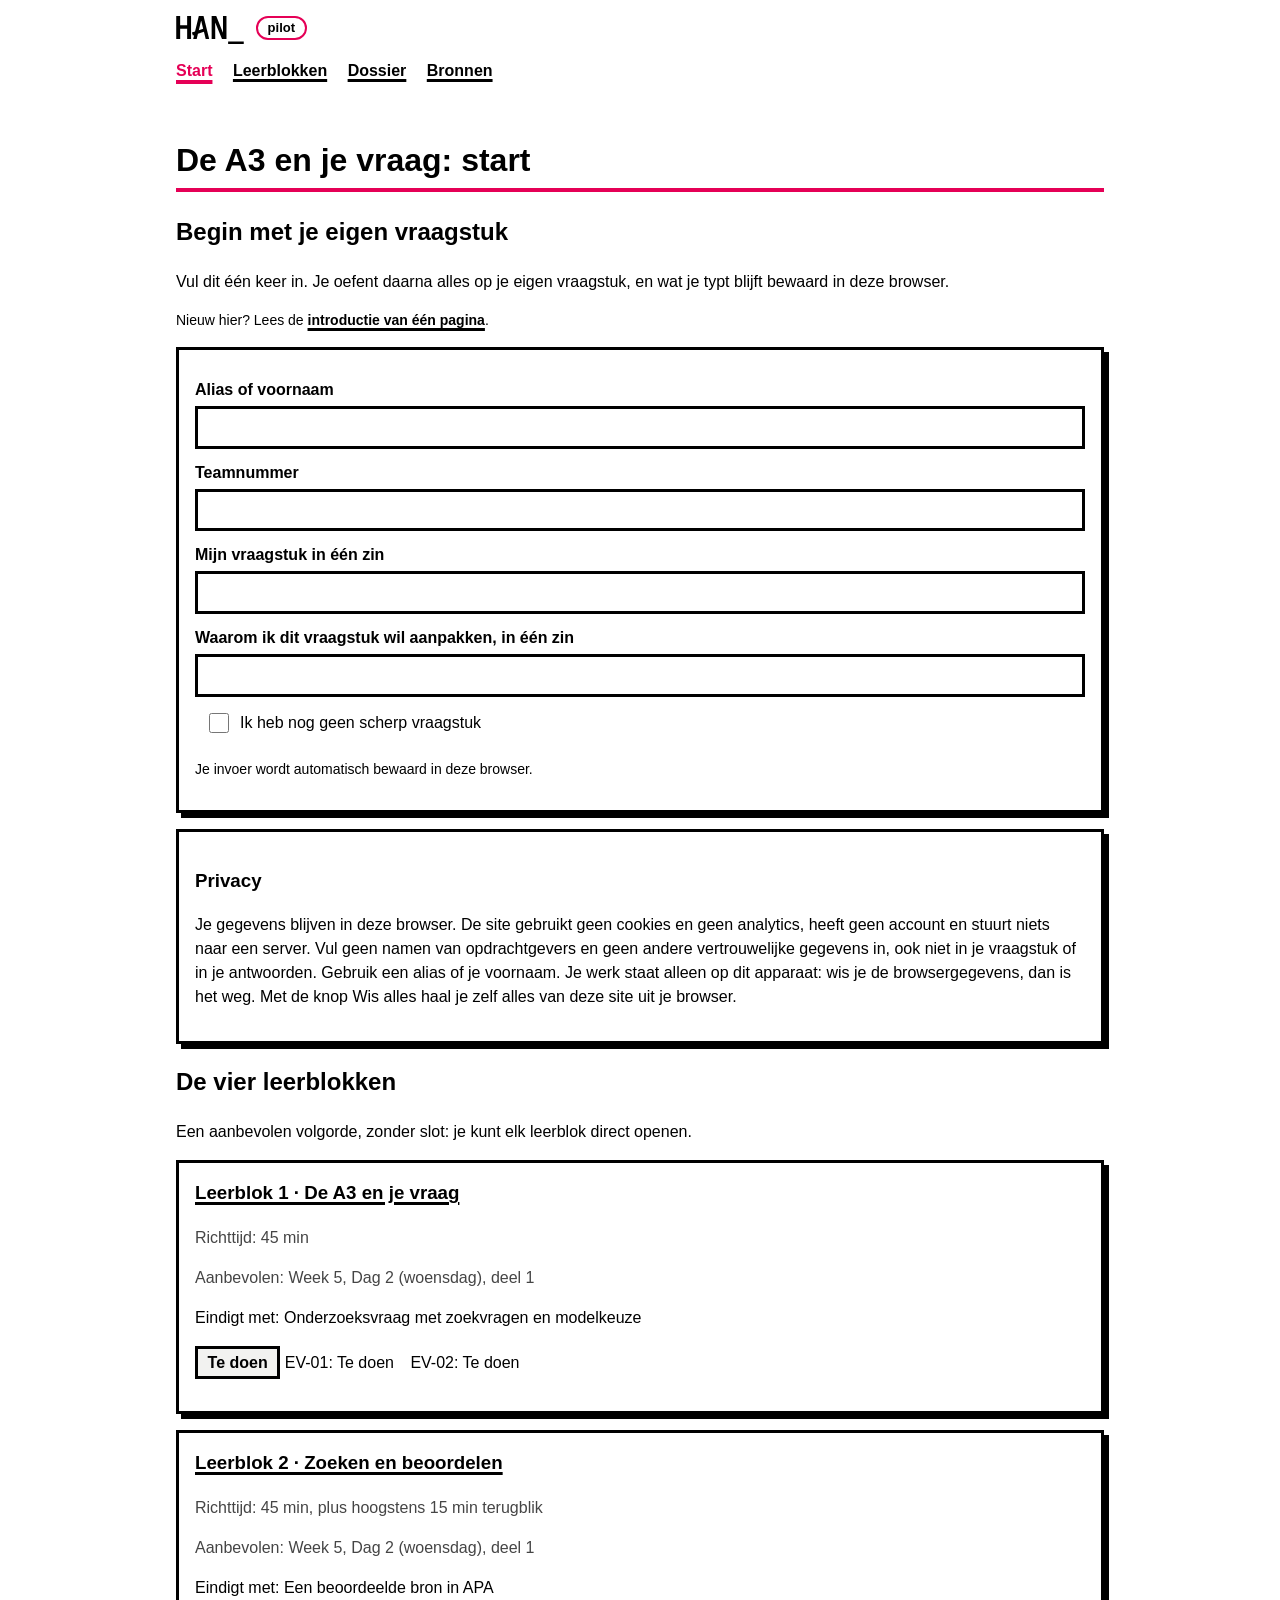
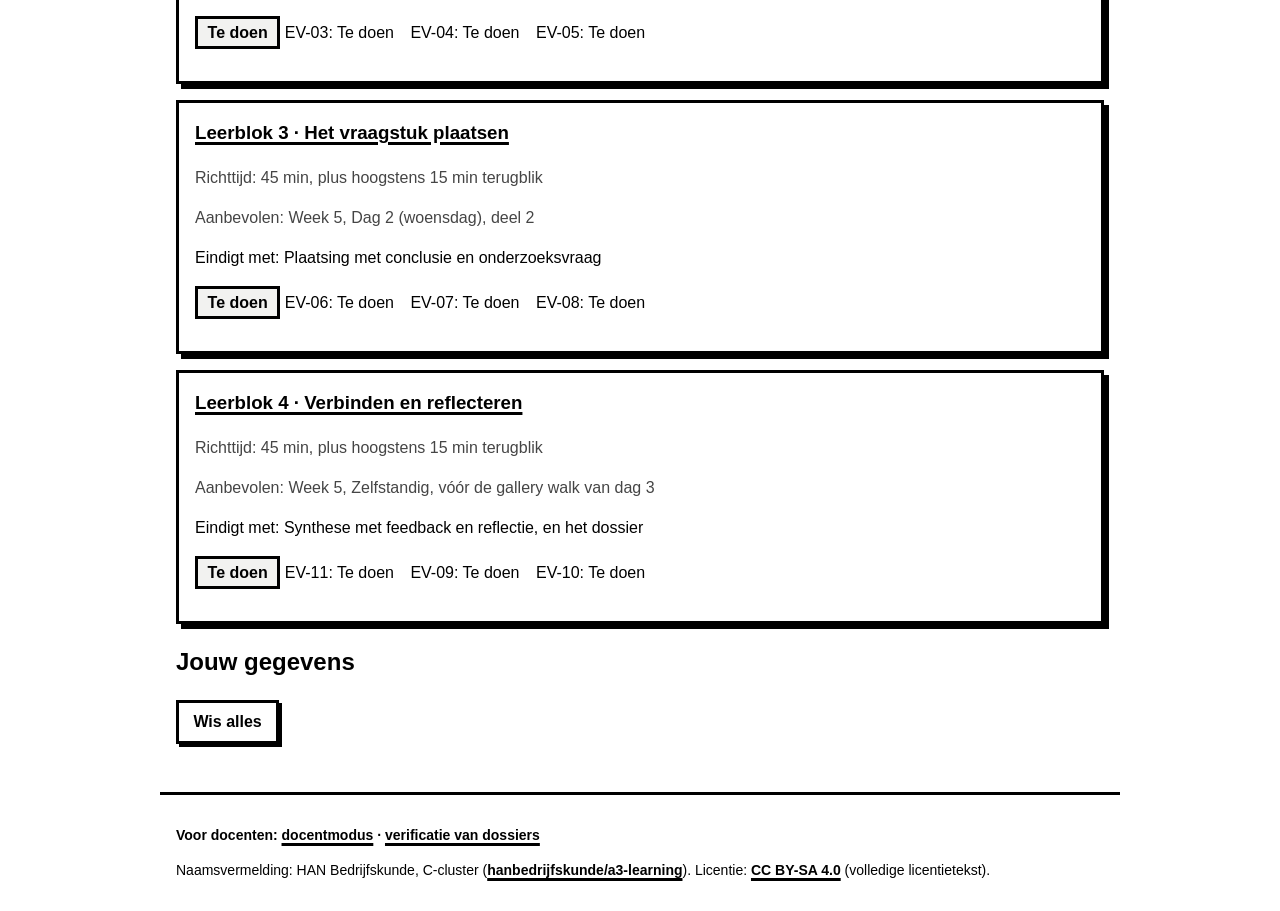
==== commit 83126638: "SX-1, SX-2, SX-8, SX-11, BW-3, SI-8: eerste indruk en rust (fase 16) - menu van 4 items; docentmodus" ====
--- a/index.html
+++ b/index.html
@@ -11,17 +11,12 @@
 <body>
 <a class="skip" href="#inhoud">Naar de inhoud</a>
 <header>
-<svg width="0" height="0" style="position:absolute" aria-hidden="true"><symbol id="hanlogo" viewBox="0 0 82 34"><g fill="currentColor"><path d="m82 34h-19v-3h18.9895719z"/><path d="m13.2527473 28v-12.420318h-8.48351653v12.420318h-4.76923077v-28h4.75824176v11.3563397h8.48351644v-11.3563397h4.7582418v28z"/><path d="m55.5599506 28-8.1433869-19.77045366h-.1223733l.0778739 19.77045366h-4.3720643v-28h5.5624227l8.065513 19.8898798h.1557479v-19.8898798h4.2163164v28z"/><path d="m33.1342079 0h-5.7320888l-4.5665994 18.7860465-3.8355197 1.324031 1.1972755 3.6682171 1.5469223-.531783-1.1548941 4.7534884h4.2381433l1.536327-6.3271318 7.2790111-2.496124 2.1190716 8.8232558h4.2381433zm-5.7320888 17.2015504 2.723007-11.17829459h.2754793l2.2780021 9.36589149z"/></g></symbol></svg>
+<svg class="han-sprite" width="0" height="0" aria-hidden="true"><symbol id="hanlogo" viewBox="0 0 82 34"><g fill="currentColor"><path d="m82 34h-19v-3h18.9895719z"/><path d="m13.2527473 28v-12.420318h-8.48351653v12.420318h-4.76923077v-28h4.75824176v11.3563397h8.48351644v-11.3563397h4.7582418v28z"/><path d="m55.5599506 28-8.1433869-19.77045366h-.1223733l.0778739 19.77045366h-4.3720643v-28h5.5624227l8.065513 19.8898798h.1557479v-19.8898798h4.2163164v28z"/><path d="m33.1342079 0h-5.7320888l-4.5665994 18.7860465-3.8355197 1.324031 1.1972755 3.6682171 1.5469223-.531783-1.1548941 4.7534884h4.2381433l1.536327-6.3271318 7.2790111-2.496124 2.1190716 8.8232558h4.2381433zm-5.7320888 17.2015504 2.723007-11.17829459h.2754793l2.2780021 9.36589149z"/></g></symbol></svg>
 <a class="han-logo" href="index.html" aria-label="HAN, naar de startpagina"><svg class="logo" role="img" aria-label="Logo HAN"><use href="#hanlogo"/></svg></a>
 <nav aria-label="Hoofdmenu">
 <a href="index.html">Start</a>
-<a href="leerblok-1.html">Leerblok 1</a>
-<a href="leerblok-2.html">Leerblok 2</a>
-<a href="leerblok-3.html">Leerblok 3</a>
-<a href="leerblok-4.html">Leerblok 4</a>
+<a href="index.html#blokken" data-sectie="leerblokken">Leerblokken</a>
 <a href="dossier.html">Dossier</a>
-<a href="verificatie.html">Verificatie</a>
-<a href="docent.html">Docent</a>
 <a href="bronnen.html">Bronnen</a>
 </nav>
 </header>
@@ -30,6 +25,7 @@
 <noscript><p>Deze site heeft JavaScript nodig om je werk te bewaren en te controleren. Zet JavaScript aan in je browser.</p></noscript>
 </main>
 <footer>
+<p class="voor-docenten">Voor docenten: <a href="docent.html">docentmodus</a> · <a href="verificatie.html">verificatie van dossiers</a></p>
 <p>Naamsvermelding: HAN Bedrijfskunde, C-cluster (<a href="https://github.com/hanbedrijfskunde/a3-learning">hanbedrijfskunde/a3-learning</a>). Licentie: <a href="LICENSE">CC BY-SA 4.0</a> (volledige licentietekst).</p>
 </footer>
 <script type="module" src="js/site.js"></script>
--- a/css/site.css
+++ b/css/site.css
@@ -7,6 +7,8 @@
   --accent-donker:#B8004A;            /* hover van de accentknop, wit erop */
   --roze:#FFD9E6;                     /* achtergrond van een afwijkende rij (controlelab) */
   --groen:#1A7F37; --oker:#B7791F;    /* alleen onderstreping bij een status, nooit tekst (TG-4) */
+  --link:#000000; --link-hover:#B8004A; /* linkkleur (SX-8); hover = --accent-donker, als hex voor de contrastcontrole */
+  --leeg:#F2F2F0;                     /* „Te doen" en lege voortgangssegmenten; = --grijs */
   --rand:3px; --schaduw:5px 5px 0 var(--zwart);
   --f:"Avenir Next","Avenir","Nunito Sans","Segoe UI",Helvetica,Arial,sans-serif;
   --fm:ui-monospace,"SF Mono",SFMono-Regular,Menlo,Consolas,monospace;
@@ -14,25 +16,32 @@
 * { box-sizing:border-box; }
 body { margin:0; font:16px/1.5 var(--f); color:var(--zwart); background:var(--wit); }
 header,main,footer { max-width:60rem; margin:0 auto; padding:1rem; }
+a { color:var(--link); font-weight:700; text-decoration-thickness:3px; text-underline-offset:3px; }
+a:hover { color:var(--link-hover); }
 nav a { margin-right:1rem; color:var(--zwart); font-weight:700; }
 nav a[aria-current="page"] { color:var(--accent); background:var(--wit); text-decoration:underline; text-decoration-thickness:4px; text-underline-offset:4px; }
 h1 { border-bottom:4px solid var(--accent); padding-bottom:.25rem; }
 .kaart { border:var(--rand) solid var(--zwart); box-shadow:var(--schaduw); padding:1rem; margin:1rem 0; background:var(--wit); }
 footer { border-top:3px solid var(--zwart); font-size:.875rem; margin-top:2rem; }
-#pilot-banner { background:var(--accent); color:var(--wit); text-align:center; font-weight:700; padding:.25rem; }
+.pilot-chip { display:inline-block; vertical-align:top; margin:0 0 .5rem .75rem; border:2px solid var(--accent); border-radius:1rem; padding:0 .6rem; font-size:.8125rem; font-weight:700; }
+.voor-docenten { font-weight:700; }
 
 /* ---- formulieren: elk veld heeft een zichtbaar label en een duidelijke focusrand ---- */
 label, legend { font-weight:700; display:block; margin:.75rem 0 .25rem; }
+legend { float:left; width:100%; padding:0; }   /* de vraag valt nooit over de eerste optie (taak 2.2) */
+legend + * { clear:both; }
 fieldset { border:3px solid var(--zwart); margin:.75rem 0; padding:.25rem .75rem .75rem; }
 input[type="text"], textarea, select { width:100%; font:inherit; color:var(--zwart); background:var(--wit); border:3px solid var(--zwart); padding:.4rem .6rem; }
 textarea { min-height:4.5rem; resize:vertical; }
-.optie { display:flex; align-items:center; gap:.5rem; margin:.25rem 0; }
-.optie label { display:inline; margin:0; font-weight:400; }
+.optie { display:flex; align-items:center; gap:.5rem; margin:.25rem 0; min-height:2.75rem; padding:0 .5rem; border:2px solid transparent; }
+.optie label { display:inline; margin:0; font-weight:400; flex:1; padding:.5rem 0; cursor:pointer; }
+.optie:has(input:checked) { background:var(--grijs); border-color:var(--zwart); }
 input[type="checkbox"], input[type="radio"] { width:1.25rem; height:1.25rem; accent-color:var(--zwart); flex:none; }
 :focus-visible { outline:4px solid var(--accent); outline-offset:2px; }
 .klein { font-size:.875rem; }
 .meta { color:var(--grijs-tekst); }
-.fout { color:var(--fout); font-weight:700; }
+.fout, .veld-fout { color:var(--fout); font-weight:700; }
+.veld-fout { margin:.25rem 0 0; }
 
 /* ---- knoppen ---- */
 .knop { font:inherit; font-weight:700; cursor:pointer; color:var(--zwart); background:var(--wit); border:3px solid var(--zwart); box-shadow:3px 3px 0 var(--zwart); padding:.4rem .9rem; text-decoration:none; display:inline-block; }
@@ -46,7 +55,7 @@
 .status { display:inline-block; border:3px solid var(--zwart); padding:.1rem .6rem; font-weight:700; background:var(--wit); }
 .status-compleet { box-shadow:inset 0 -6px 0 var(--groen); }
 .status-bijna { box-shadow:inset 0 -6px 0 var(--oker); }
-.status-nog-niet { box-shadow:inset 0 -6px 0 var(--accent); }
+.status-nog-niet { background:var(--leeg); }
 
 /* ---- leerblok en taak ---- */
 .taken-nav ol { padding-left:1.25rem; }
@@ -61,7 +70,7 @@
 .model-lijst dd { margin:0 0 0 1rem; }
 .format, .voorbeeld { border:3px solid var(--zwart); padding:.5rem .75rem; background:var(--wit); font-weight:700; }
 .uitkomst { margin-top:.75rem; }
-.ontbreekt { margin:.25rem 0; padding-left:1.25rem; }
+.ontbreekt { margin:.25rem 0; padding:.1rem .5rem .1rem 1.75rem; border-left:6px solid var(--fout); }
 .compleet { font-weight:700; }
 .leerblokken { list-style:none; padding:0; }
 .leerblok h3 { margin-top:0; }
@@ -94,7 +103,7 @@
 .dos-tegel-status { font-size:1.5rem; font-weight:700; }
 .dos-tegel-compleet { box-shadow:inset 0 -8px 0 var(--groen); }
 .dos-tegel-bijna { box-shadow:inset 0 -8px 0 var(--oker); }
-.dos-tegel-nog-niet { box-shadow:inset 0 -8px 0 var(--accent); }
+.dos-tegel-nog-niet { background:var(--leeg); }
 .dos-tabelwrap, .ver-tabelwrap { overflow-x:auto; }
 .dos-tabel, .ver-tabel { border-collapse:collapse; width:100%; }
 .dos-tabel th, .dos-tabel td, .ver-tabel th, .ver-tabel td { border:2px solid var(--zwart); padding:.4rem .6rem; text-align:left; vertical-align:top; }
@@ -236,3 +245,43 @@
 .han-logo { display:inline-block; color:var(--zwart); margin-bottom:.5rem; }
 .han-logo .logo { display:block; height:28px; width:68px; }
 @media print { .han-logo { display:block; } }
+
+/* ---- media (fase 12): routekeuze md-, kijktips, video en spellen sp- ---- */
+.md-routes { display:flex; flex-wrap:wrap; gap:.5rem; margin:.5rem 0; }
+.md-knop { font-size:.875rem; padding:.2rem .75rem; box-shadow:2px 2px 0 var(--zwart); }
+.md-knop[aria-pressed="true"] { background:var(--zwart); color:var(--wit); }
+.md-paneel { border-top:2px solid var(--zwart); margin-top:.5rem; padding-top:.25rem; }
+.md-paneel h3 { margin:.5rem 0; }
+.md-klaar { border-left:6px solid var(--accent); padding:.1rem .75rem; margin-top:.75rem; background:var(--grijs); }
+.md-concept, .sp-fictief { display:inline-block; border:3px solid var(--accent); padding:0 .4rem; font-weight:700; font-size:.85rem; }
+.md-video { display:block; width:100%; max-width:48rem; background:var(--zwart); margin:.5rem 0; }
+.md-transcript { border-left:6px solid var(--zwart); padding:.1rem .75rem; margin:.75rem 0; }
+.md-transcript h4 { margin:.25rem 0; }
+.md-kijktips { list-style:none; padding:0; }
+.md-kijktips li { border-top:2px solid var(--zwart); padding-top:.25rem; margin-top:.5rem; }
+.sp-intro, .sp-veld, .sp-tekstversie { margin:.5rem 0; }
+.sp-kop { margin:.5rem 0; }
+.sp-kop:focus { outline:4px solid var(--accent); outline-offset:2px; }
+.sp-kaart, .sp-gegevens, .sp-aaocc { margin:.5rem 0; border:3px solid var(--zwart); padding:.25rem .75rem; }
+.sp-kaart dt, .sp-gegevens dt, .sp-aaocc dt { font-weight:700; margin-top:.4rem; }
+.sp-kaart dd, .sp-gegevens dd, .sp-aaocc dd { margin:0 0 .25rem 1rem; }
+.sp-feedback:not(:empty) { border-left:6px solid var(--accent); padding:.1rem .75rem; margin:.75rem 0; background:var(--grijs); }
+.sp-vraag { font-weight:700; margin:.75rem 0 .25rem; }
+.sp-voorspel { display:grid; grid-template-columns:repeat(auto-fit,minmax(14rem,1fr)); gap:.25rem 1rem; }
+.sp-tabelwrap { overflow-x:auto; }
+.sp-tabel { border-collapse:collapse; width:100%; margin:.5rem 0; }
+.sp-tabel th, .sp-tabel td { border:3px solid var(--zwart); padding:.25rem .5rem; text-align:left; vertical-align:top; }
+.sp-tabel th { background:var(--grijs); }
+.sp-tabel caption { text-align:left; font-weight:700; padding-bottom:.25rem; }
+.sp-toelichting { padding-left:1.25rem; }
+.sp-tekstversie > summary { cursor:pointer; font-weight:700; }
+.sp-opties { margin:.5rem 0; }
+.sp-na { margin:.5rem 0; }
+.sp-samengesteld { border:3px solid var(--zwart); box-shadow:4px 4px 0 var(--zwart); padding:.5rem .75rem; margin:.5rem 0; }
+@media (max-width:40rem) {
+  .sp-tabel thead { position:absolute; left:-9999px; }
+  .sp-tabel, .sp-tabel tbody, .sp-tabel tr, .sp-tabel td, .sp-tabel th { display:block; width:100%; }
+  .sp-tabel tr { border:3px solid var(--zwart); margin:.5rem 0; }
+  .sp-tabel td, .sp-tabel th { border:0; border-bottom:1px solid var(--zwart); }
+}
+.han-sprite { position:absolute; }
--- a/css/print.css
+++ b/css/print.css
@@ -1 +1,15 @@
-@media print { nav, #pilot-banner { display:none; } .kaart { box-shadow:none; } }
+/* Afdruk op A4 (DM-11, DM-12, DS-7): werkboek, draaiboek en dossier. Alleen tokens uit site.css; geen kleur nodig. */
+@page { size: A4; margin: 15mm; }
+@media print {
+  html, body { background: var(--wit); color: var(--zwart); }
+  body { font-size: 11pt; line-height: 1.35; }
+  nav, .skip, #pilot-banner, .voor-docenten { display: none; }
+  main { padding: 0; margin: 0; max-width: none; }
+  .kaart { box-shadow: none; }
+  h1, h2, h3, h4 { break-after: avoid; }
+  table, figure, .db-onderdeel, .wb-taak { break-inside: avoid; }
+  p, li, dd, td, th, h1, h2, h3 { overflow-wrap: anywhere; }
+  table { width: 100%; table-layout: fixed; }
+  img, svg, video { max-width: 100%; }
+  a { color: inherit; text-decoration: none; }
+}
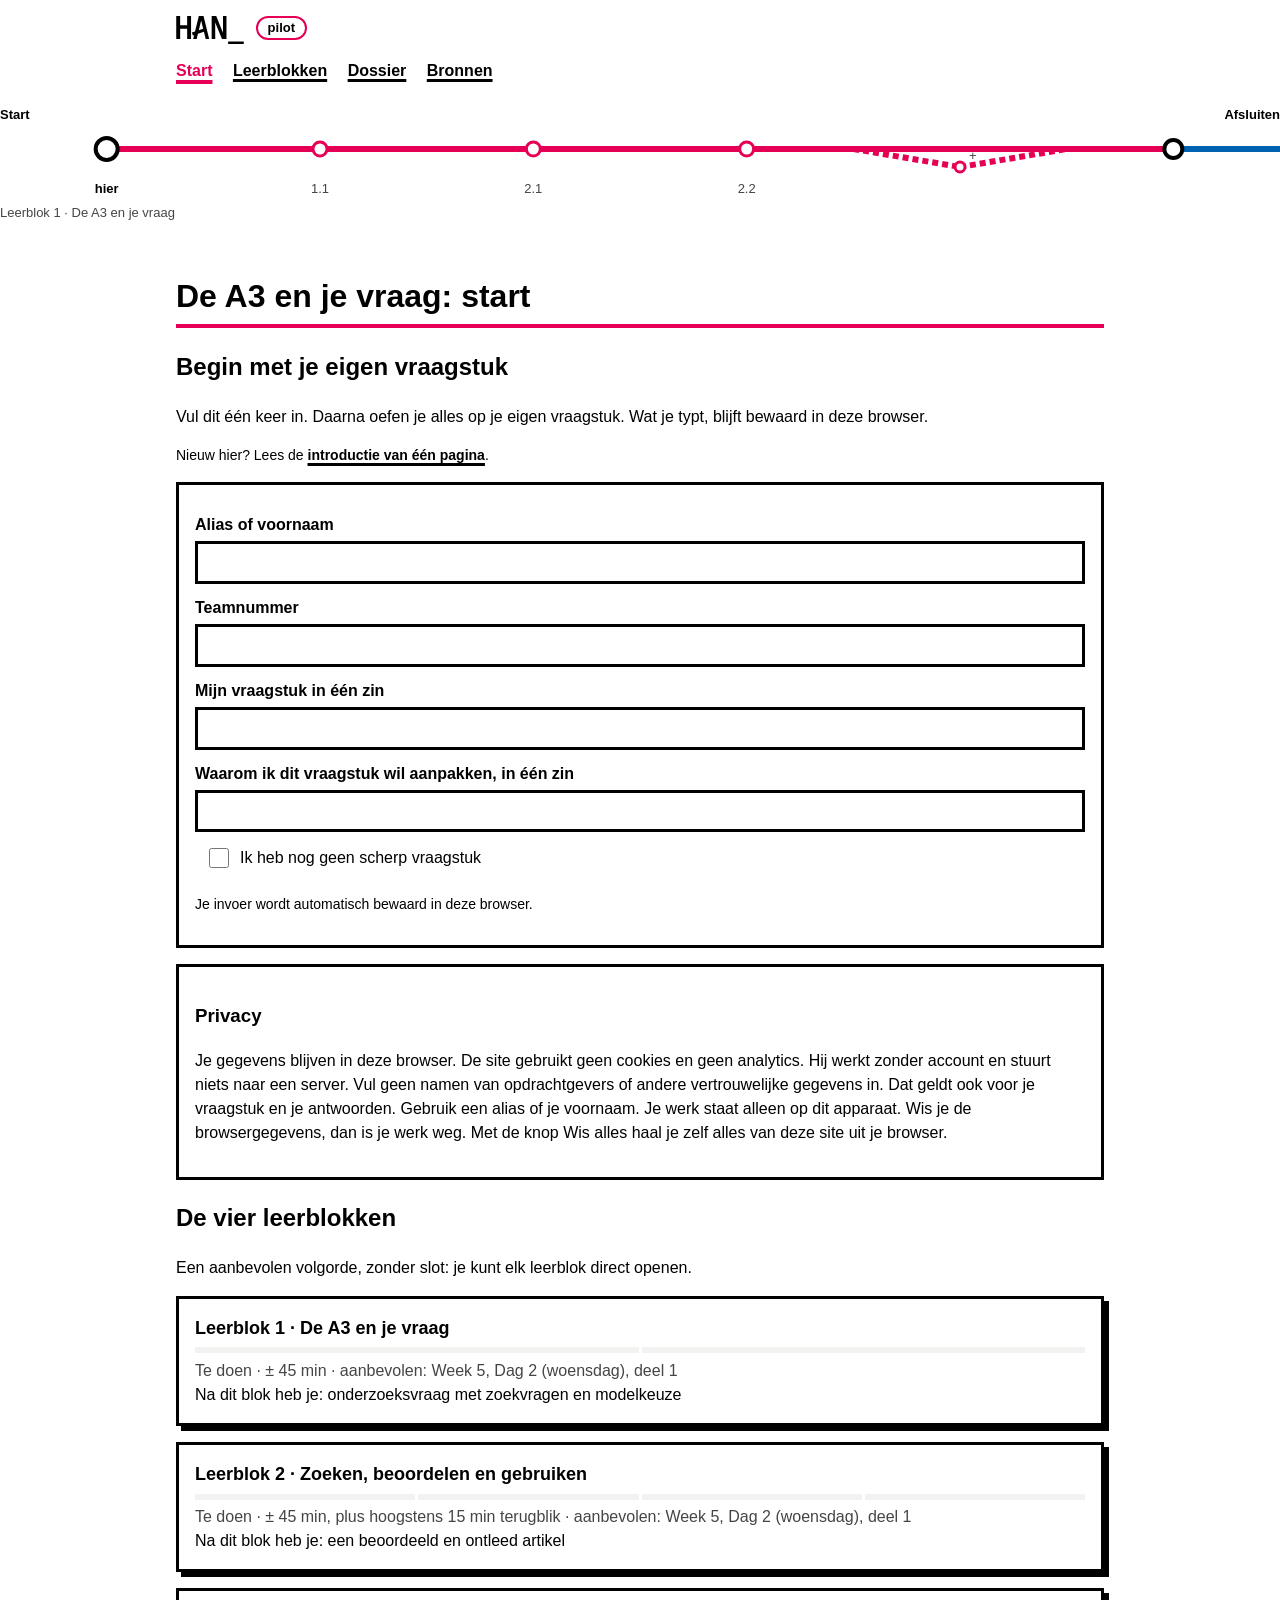
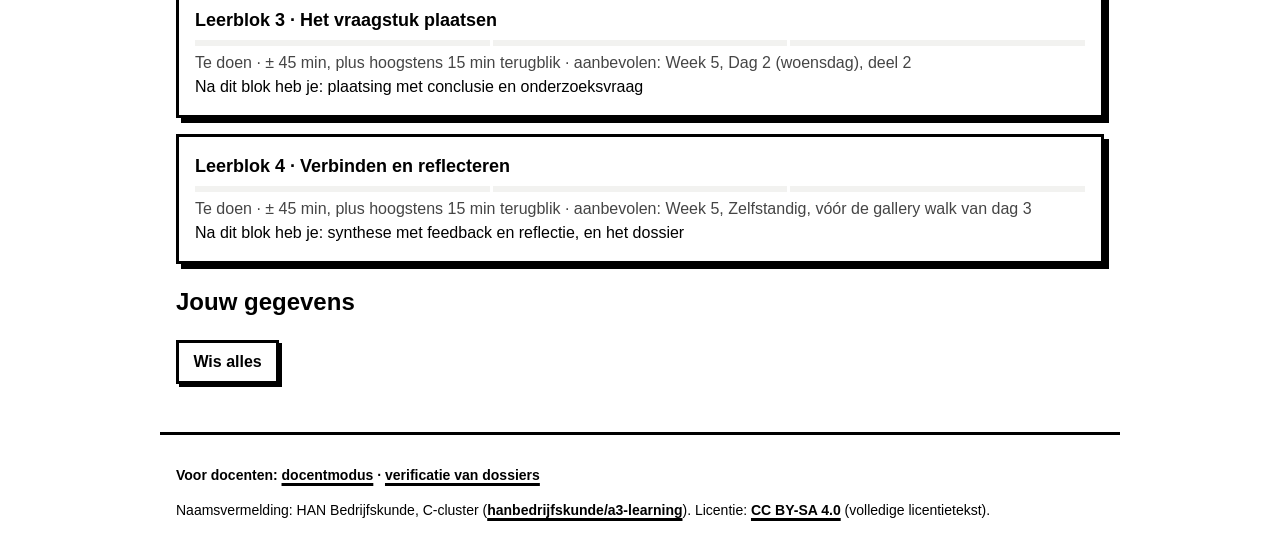
==== commit 28be2f23: "B110, SX-18: metrokaart als SVG bovenaan de zeven studentpagina's; gewichtscontrole kent ${elders} C" ====
--- a/index.html
+++ b/index.html
@@ -29,6 +29,7 @@
 <p>Naamsvermelding: HAN Bedrijfskunde, C-cluster (<a href="https://github.com/hanbedrijfskunde/a3-learning">hanbedrijfskunde/a3-learning</a>). Licentie: <a href="LICENSE">CC BY-SA 4.0</a> (volledige licentietekst).</p>
 </footer>
 <script type="module" src="js/site.js"></script>
+<script type="module" src="js/metro.js"></script>
 <script type="module" src="js/index-pagina.js"></script>
 </body>
 </html>
--- a/css/site.css
+++ b/css/site.css
@@ -3,6 +3,7 @@
 :root {
   --accent:#E50056; --zwart:#000000; --wit:#FFFFFF; --grijs:#F2F2F0;
   --grijs-tekst:#454545;              /* meta-tekst */
+  --lijn-1:#E50056; --lijn-2:#0063B2; --lijn-3:#00804A; --lijn-4:#C2410C; /* metrolijn per leerblok, ≥ 3:1 op wit (SX-18, ADR B110) */
   --fout:#B0003F;                     /* foutmelding, ook op grijs 4,5:1 */
   --accent-donker:#B8004A;            /* hover van de accentknop, wit erop */
   --roze:#FFD9E6;                     /* achtergrond van een afwijkende rij (controlelab) */
@@ -14,6 +15,7 @@
   --fm:ui-monospace,"SF Mono",SFMono-Regular,Menlo,Consolas,monospace;
 }
 * { box-sizing:border-box; }
+[hidden] { display:none !important; }   /* hidden wint altijd, ook van .knop of .kaart-tik */
 body { margin:0; font:16px/1.5 var(--f); color:var(--zwart); background:var(--wit); }
 header,main,footer { max-width:60rem; margin:0 auto; padding:1rem; }
 a { color:var(--link); font-weight:700; text-decoration-thickness:3px; text-underline-offset:3px; }
@@ -21,7 +23,10 @@
 nav a { margin-right:1rem; color:var(--zwart); font-weight:700; }
 nav a[aria-current="page"] { color:var(--accent); background:var(--wit); text-decoration:underline; text-decoration-thickness:4px; text-underline-offset:4px; }
 h1 { border-bottom:4px solid var(--accent); padding-bottom:.25rem; }
-.kaart { border:var(--rand) solid var(--zwart); box-shadow:var(--schaduw); padding:1rem; margin:1rem 0; background:var(--wit); }
+.kaart { border:var(--rand) solid var(--zwart); padding:1rem; margin:1rem 0; background:var(--wit); }   /* informatief: geen schaduw (SX-7) */
+.kaart-tik { box-shadow:var(--schaduw); display:block; color:var(--zwart); text-decoration:none; cursor:pointer; } /* aan te tikken */
+.kaart-tik:hover { background:var(--grijs); color:var(--zwart); }
+.kaart-tik:active { box-shadow:none; transform:translate(5px,5px); }
 footer { border-top:3px solid var(--zwart); font-size:.875rem; margin-top:2rem; }
 .pilot-chip { display:inline-block; vertical-align:top; margin:0 0 .5rem .75rem; border:2px solid var(--accent); border-radius:1rem; padding:0 .6rem; font-size:.8125rem; font-weight:700; }
 .voor-docenten { font-weight:700; }
@@ -48,11 +53,26 @@
 .knop:hover { background:var(--grijs); }
 .knop-accent { background:var(--accent); color:var(--wit); }
 .knop-accent:hover { background:var(--accent-donker); }
+.knop:active { box-shadow:none; transform:translate(3px,3px); }
 .knoppen { display:flex; flex-wrap:wrap; gap:.75rem; margin:.75rem 0; }
+/* bestandkiezer (SX-14, ADR B94): een brede knop om het echte, onzichtbare bestandveld heen; knopschaduw, want hij staat vaak in een kaart */
+.bestandkiezer { display:flex; align-items:center; gap:1rem; width:100%; margin:.75rem 0; padding:.75rem 1rem; font-weight:400; cursor:pointer; background:var(--wit); border:var(--rand) solid var(--zwart); box-shadow:3px 3px 0 var(--zwart); }
+.bestandkiezer:hover { background:var(--grijs); }
+.bestandkiezer:active { box-shadow:none; transform:translate(3px,3px); }
+.bestandkiezer:has(input:focus-visible) { outline:4px solid var(--accent); outline-offset:2px; }
+.bestandkiezer.bk-slepen { background:var(--roze); border-style:dashed; }
+.bk-icoon { flex:none; display:grid; place-items:center; width:3rem; height:3rem; background:var(--zwart); color:var(--wit); font-size:1.75rem; font-weight:800; line-height:1; }
+.bestandkiezer:hover .bk-icoon, .bk-slepen .bk-icoon { background:var(--accent); }
+.bk-tekst { display:grid; gap:.125rem; min-width:0; }
+.bk-titel { font-size:1.125rem; font-weight:800; }
+.bk-hulp { font-size:.875rem; color:var(--grijs-tekst); }
+.bk-gekozen { font-weight:700; overflow-wrap:anywhere; }
+.bk-gekozen:empty, .bk-sleep { display:none; }
+@media (hover:hover) and (pointer:fine) { .bk-sleep { display:inline; } .bk-tik { display:none; } }
 .bevestiging { border:3px solid var(--accent); padding:1rem; margin-top:.75rem; }
 
 /* ---- status als tekst met kleur erbij (BW-3, TG-4) ---- */
-.status { display:inline-block; border:3px solid var(--zwart); padding:.1rem .6rem; font-weight:700; background:var(--wit); }
+.status { display:inline-block; border:3px solid var(--zwart); padding:.1rem .6rem; font-weight:700; background:var(--wit); color:var(--zwart); }
 .status-compleet { box-shadow:inset 0 -6px 0 var(--groen); }
 .status-bijna { box-shadow:inset 0 -6px 0 var(--oker); }
 .status-nog-niet { background:var(--leeg); }
@@ -73,7 +93,9 @@
 .ontbreekt { margin:.25rem 0; padding:.1rem .5rem .1rem 1.75rem; border-left:6px solid var(--fout); }
 .compleet { font-weight:700; }
 .leerblokken { list-style:none; padding:0; }
-.leerblok h3 { margin-top:0; }
+.leerblok .leerblok-kop { display:block; font-size:1.125rem; font-weight:800; }
+.leerblok .meta, .leerblok .leerblok-oplevert { display:block; font-weight:400; }
+.leerblokken li { margin:1rem 0; }
 .onderdeel { margin-right:.75rem; white-space:nowrap; }
 .hints { color:var(--fout); padding-left:1.25rem; }
 @media (max-width:40rem) { header, main, footer { padding:.75rem; } nav a { display:inline-block; margin:.25rem 1rem .25rem 0; } }
@@ -142,6 +164,7 @@
 .lb2-cel-veld fieldset { border-width:2px; padding:.1rem .4rem .3rem; }
 .lb2-cel-veld .optie { display:inline-flex; margin-right:.6rem; }
 .lb2-generator { border:3px dashed var(--zwart); padding:.5rem .75rem; margin:.5rem 0; }
+.lb2-prompt { font-family:var(--fm); font-size:.875rem; background:var(--wit); border:2px solid var(--zwart); padding:.5rem; overflow-wrap:anywhere; }
 .lb2-generator-acties { display:flex; flex-wrap:wrap; align-items:center; gap:.5rem; margin:.5rem 0; }
 .lb2-waarschuwing { list-style:none; margin:.5rem 0; padding:0; }
 .lb2-waarschuwing li { border:3px solid var(--accent); border-left-width:10px; padding:.25rem .5rem; margin:.25rem 0; font-weight:700; }
@@ -154,16 +177,9 @@
   .lb2-tabel td::before { content:attr(data-kolom) ": "; font-weight:700; font-size:.8rem; }
 }
 
-/* ---- leerblok 3: invloed/belang-raster (LB-9) en register (LB-12) ---- */
-.raster { display:grid; grid-template-columns:1fr 1fr; gap:.5rem; margin:.5rem 0; }
-.raster-vak { border:3px solid var(--zwart); padding:.25rem .6rem .5rem; min-height:6rem; background:var(--wit); }
-.raster-vak[data-vak="nauw"] { background:var(--roze); }
-.raster-vak h5 { margin:.25rem 0 0; font-size:1rem; }
-.raster-vak p { margin:0 0 .25rem; }
-.raster-leden { margin:0; padding-left:1.1rem; }
-.raster-tekst { padding-left:1.1rem; }
+/* ---- leerblok 3: register (LB-12); het invloed/belang-raster (LB-9) is het stakeholderbord hieronder ---- */
 .zoekvragen-hint { border-left:6px solid var(--zwart); padding:.1rem .75rem; margin:.5rem 0; }
-@media (max-width:40rem) { .raster { grid-template-columns:1fr; } }
+
 
 /* ---- bronnen en in-tekstverwijzingen (bron-) ---- */
 .bron-lijst { list-style:none; padding:0; }
@@ -190,7 +206,7 @@
 .vb-kolom > * { position:relative; z-index:1; }
 .vb-kolom h5 { margin:.25rem 0 .5rem; font-size:.95rem; }
 .vb-lijst { list-style:none; margin:0; padding:0; display:flex; flex-direction:column; gap:.6rem; }
-.vb-kaartje { display:block; width:100%; text-align:left; font:inherit; font-size:.8125rem; line-height:1.3; cursor:pointer; color:var(--zwart); background:var(--wit); border:3px solid var(--zwart); padding:.35rem .5rem; }
+.vb-kaartje { display:block; width:100%; text-align:left; font:inherit; font-size:.9375rem; line-height:1.3; cursor:pointer; color:var(--zwart); background:var(--wit); border:3px solid var(--zwart); padding:.35rem .5rem; }
 .vb-kaartje:hover { background:var(--grijs); }
 .vb-kaartje[aria-pressed="true"] { background:var(--zwart); color:var(--wit); }
 .vb-kaartje.vb-verbonden { box-shadow:inset 0 -6px 0 var(--groen); }
@@ -218,7 +234,8 @@
 .zwakste { border-left:8px solid var(--accent); }
 @media (max-width:40rem) {
   .vb-kolommen { gap:1rem; }
-  .vb-kaartje { font-size:.75rem; padding:.3rem .35rem; }
+  .vb-kaartje { font-size:.9375rem; padding:.3rem .35rem; }   /* SX-10: ≥ 15 px, ook op 360 px */
+  .vb-kolommen { grid-template-columns:1fr; }
 }
 
 /* ---- toegankelijkheid en kleine schermen (fase 8: TG-2, TG-5, PF-1) ---- */
@@ -233,7 +250,8 @@
 input[type="checkbox"], input[type="radio"] { min-width:1.25rem; }
 @media (max-width:40rem) {
   body { font-size:1rem; }
-  .kaart { box-shadow:3px 3px 0 var(--zwart); padding:.75rem; }
+  .kaart { padding:.75rem; }
+  .kaart-tik { box-shadow:3px 3px 0 var(--zwart); }
   .knoppen .knop, .knoppen button { flex:1 1 100%; text-align:center; }
   .dos-stand { grid-template-columns:1fr; }
   .fb-kolommen { grid-template-columns:1fr; }
@@ -247,8 +265,8 @@
 @media print { .han-logo { display:block; } }
 
 /* ---- media (fase 12): routekeuze md-, kijktips, video en spellen sp- ---- */
-.md-routes { display:flex; flex-wrap:wrap; gap:.5rem; margin:.5rem 0; }
-.md-knop { font-size:.875rem; padding:.2rem .75rem; box-shadow:2px 2px 0 var(--zwart); }
+.md-routes { display:grid; grid-template-columns:repeat(3,minmax(0,1fr)); gap:.75rem; margin:.75rem 0; }
+.md-knop { font-size:1rem; min-height:4.5rem; padding:.5rem; box-shadow:5px 5px 0 var(--zwart); }   /* drie grote tegels (MD-2) */
 .md-knop[aria-pressed="true"] { background:var(--zwart); color:var(--wit); }
 .md-paneel { border-top:2px solid var(--zwart); margin-top:.5rem; padding-top:.25rem; }
 .md-paneel h3 { margin:.5rem 0; }
@@ -277,7 +295,7 @@
 .sp-tekstversie > summary { cursor:pointer; font-weight:700; }
 .sp-opties { margin:.5rem 0; }
 .sp-na { margin:.5rem 0; }
-.sp-samengesteld { border:3px solid var(--zwart); box-shadow:4px 4px 0 var(--zwart); padding:.5rem .75rem; margin:.5rem 0; }
+.sp-samengesteld { border:3px solid var(--zwart); padding:.5rem .75rem; margin:.5rem 0; }
 @media (max-width:40rem) {
   .sp-tabel thead { position:absolute; left:-9999px; }
   .sp-tabel, .sp-tabel tbody, .sp-tabel tr, .sp-tabel td, .sp-tabel th { display:block; width:100%; }
@@ -285,3 +303,172 @@
   .sp-tabel td, .sp-tabel th { border:0; border-bottom:1px solid var(--zwart); }
 }
 .han-sprite { position:absolute; }
+
+/* ---- fase 17: voortgang zichtbaar (SX-4, SX-5, SX-9, SX-12; DESIGN §5 en §6) ---- */
+html { scroll-padding-top:7rem; }
+.sr-only { position:absolute; width:1px; height:1px; overflow:hidden; clip:rect(0 0 0 0); white-space:nowrap; }
+.eyebrow { font-size:.75rem; font-weight:700; text-transform:uppercase; letter-spacing:.06em; margin:0 0 .25rem; }
+.taak { border-top:var(--rand) solid var(--zwart); margin:2.5rem 0; }
+.taakbalk { position:sticky; top:0; z-index:5; background:var(--wit); padding:.5rem 0; border-bottom:2px solid var(--zwart); }
+.taak h2 { margin:.75rem 0 .25rem; }
+.segmenten { display:grid; grid-auto-flow:column; grid-auto-columns:1fr; gap:3px; height:6px; margin:.35rem 0; }
+.segment { background:var(--leeg); transition:background-color 200ms ease-out; }
+.segment-voltooid { background:var(--zwart); }
+.segment-actief { background:var(--accent); }
+.stappenrij { list-style:none; display:flex; flex-wrap:wrap; gap:.25rem 1rem; margin:0; padding:0; font-size:.875rem; }
+.stap-link { font-weight:700; text-decoration:none; }
+.stap-link[aria-current="step"] { text-decoration:underline; text-decoration-color:var(--accent); text-decoration-thickness:3px; }
+.klaar-blok { border:2px solid var(--zwart); padding:.5rem .75rem; margin:1rem 0; }
+.klaar-blok h4 { margin:.25rem 0; }
+.klaar-lijst { list-style:none; margin:0; padding:0; }
+.klaar-item { display:flex; align-items:center; gap:.6rem; min-height:2.75rem; }
+.klaar-item .vink { flex:none; width:1.5rem; height:1.5rem; border:2px solid var(--zwart); display:inline-flex; align-items:center; justify-content:center; font-weight:800; transition:background-color 200ms ease-out; }
+.klaar-ja .vink { background:var(--zwart); color:var(--wit); }
+.klaar-zelf label { margin:0; font-weight:400; }
+.klaar-voet { border-top:2px solid var(--zwart); margin-top:1rem; padding-top:.5rem; }
+.verdieping { border-top:2px dashed var(--zwart); margin-top:1rem; padding-top:.25rem; }
+.bevestig { position:fixed; left:50%; top:1rem; transform:translateX(-50%); z-index:20; background:var(--zwart); color:var(--wit); padding:.5rem 1rem; font-weight:700; border:3px solid var(--zwart); }
+.a3-delen { list-style:none; margin:.5rem 0; padding:0; display:grid; grid-template-columns:repeat(4,minmax(0,1fr)); gap:4px; }
+.a3-deel { border:2px solid var(--zwart); padding:.4rem .5rem; min-height:4.5rem; display:flex; flex-direction:column; gap:.15rem; background:var(--wit); }
+.a3-nr { font-weight:800; }
+.a3-label { font-size:.8125rem; font-weight:700; }
+.a3-gevuld { background:var(--accent); color:var(--wit); }
+.a3-onderschrift { margin:.25rem 0 0; }
+.afsluit-moment { background:var(--accent); color:var(--wit); padding:1.25rem 1rem; margin:2.5rem 0; }
+.afsluit-moment h2 { font-size:1.75rem; line-height:1.1; margin:.25rem 0 .75rem; }
+.afsluit-moment a { color:var(--wit); background:var(--accent); }
+.afsluit-moment .klein, .afsluit-moment .meta { color:var(--wit); background:var(--accent); }
+.afsluit-moment .a3-deel { background:var(--wit); color:var(--zwart); box-shadow:none; }
+.afsluit-moment .a3-gevuld { background:var(--zwart); color:var(--wit); }
+.afsluit-moment .a3-nieuw { outline:4px solid var(--wit); outline-offset:-6px; }
+.afsluit-onderdelen { list-style:none; padding:0; }
+.afsluit-onderdelen li { margin:.35rem 0; }
+.knop-wit { background:var(--wit); color:var(--zwart); }
+.knop-omlijnd { background:var(--accent); color:var(--wit); border-color:var(--wit); box-shadow:none; }
+.knop-omlijnd:hover { background:var(--accent-donker); color:var(--wit); }
+@media (max-width:40rem) {
+  .a3-delen { grid-template-columns:repeat(2,minmax(0,1fr)); }
+  /* mobiel: het hoofdmenu als vaste tabbalk onderin (SX-1) */
+  header nav[aria-label="Hoofdmenu"] { position:fixed; left:0; right:0; bottom:0; z-index:15; display:grid; grid-template-columns:repeat(4,1fr); background:var(--wit); border-top:3px solid var(--zwart); }
+  header nav[aria-label="Hoofdmenu"] a { margin:0; display:flex; align-items:center; justify-content:center; min-height:3.5rem; font-size:.8125rem; text-decoration:none; color:var(--zwart); }
+  header nav[aria-label="Hoofdmenu"] a[aria-current="page"] { color:var(--zwart); box-shadow:inset 0 -5px 0 var(--accent); text-decoration:none; }
+  body { padding-bottom:4.5rem; }
+  html { scroll-padding-bottom:4.5rem; }
+}
+@media (prefers-reduced-motion: reduce) {
+  *, *::before, *::after { transition:none !important; animation:none !important; scroll-behavior:auto !important; }
+  .knop:active, .kaart-tik:active, .bestandkiezer:active { transform:none; }
+}
+
+/* ---- fase 19: één taak per scherm (SX-6, SX-10; DESIGN §5.3) ---- */
+.taakvoet { display:none; }
+.taakweergave .taakvoet:not([hidden]) { position:sticky; bottom:0; z-index:16; display:flex; gap:.75rem; background:var(--wit); border-top:3px solid var(--zwart); padding:.6rem 0; margin-top:1.5rem; }
+.taakvoet .knop-accent { flex:1; }
+.taakweergave .klaar-voet .knop-accent { display:none; }             /* de vaste voet heeft de enige hoofdknop */
+.taakweergave .taak:not(.op-toepassen) > .verdieping { display:none; }
+.taakweergave .taak { border-top:0; margin-top:0; }
+.naar-overzicht { text-decoration:none; }
+.model-paneel { border:3px solid var(--accent); margin-top:.75rem; background:var(--wit); }
+.model-paneel > summary { cursor:pointer; font-weight:800; padding:.5rem .75rem; list-style-position:inside; }
+.model-paneel[open] > summary { border-bottom:2px solid var(--accent); }
+.model-paneel > div { padding:.25rem .75rem .5rem; }
+.taken-nav ol { list-style:none; padding:0; }
+.taak-link { display:block; padding:.6rem .75rem; border:3px solid var(--zwart); box-shadow:5px 5px 0 var(--zwart); margin:.75rem 0; text-decoration:none; }
+.kaart-tik.taak-link:hover, .taak-link:hover { background:var(--grijs); color:var(--zwart); }
+.taak-klaar { font-weight:400; }
+html { scroll-padding-bottom:5rem; }
+@media (max-width:40rem) {
+  .md-routes { grid-template-columns:1fr; }
+  body.in-taak header nav[aria-label="Hoofdmenu"] { display:none; }   /* focus: in een taak alleen de taak (DESIGN §2.1) */
+  body.in-taak { padding-bottom:0; }
+}
+.verder-kaart { background:var(--zwart); color:var(--wit); padding:1rem; margin:1rem 0; }
+.verder-kaart h2 { margin:.25rem 0; }
+.verder-kaart .nr { background:var(--wit); color:var(--zwart); }
+.verder-kaart .knop-accent { margin-top:.5rem; border-color:var(--wit); }
+/* Waarde-simulator als spel (DESIGN §7.4, fase 19) */
+.sp-keuzekaarten { display:grid; gap:.75rem; margin:.5rem 0; }
+.sp-keuzekaart { font:inherit; font-weight:700; text-align:left; min-height:4rem; padding:.75rem 1rem; cursor:pointer; color:var(--zwart); background:var(--wit); border:3px solid var(--zwart); box-shadow:5px 5px 0 var(--zwart); }
+.sp-keuzekaart:hover { background:var(--grijs); }
+.sp-keuzekaart:active { box-shadow:none; transform:translate(5px,5px); }
+.sp-voorspelrij { border-top:2px solid var(--zwart); padding:.4rem 0; }
+.sp-kapitaal { font-weight:700; display:block; }
+.sp-chips { display:flex; flex-wrap:wrap; gap:.4rem; margin-top:.25rem; }
+.sp-chip { font:inherit; font-size:.875rem; cursor:pointer; min-height:2.75rem; padding:.2rem .7rem; color:var(--zwart); background:var(--wit); border:2px solid var(--zwart); border-radius:1rem; }
+.sp-chip[aria-pressed="true"] { background:var(--zwart); color:var(--wit); }
+.sp-balken { list-style:none; padding:0; margin:.5rem 0; }
+.sp-balkrij { display:grid; grid-template-columns:minmax(7rem,1fr) 3fr; gap:.25rem .75rem; align-items:center; border-top:2px solid var(--zwart); padding:.4rem 0; }
+.sp-oordeel { grid-column:2; font-size:.875rem; }
+.sp-termijnen { display:grid; grid-template-columns:repeat(3,minmax(0,1fr)); gap:4px; }
+.sp-balk { position:relative; display:flex; align-items:flex-end; height:3.25rem; border:2px solid var(--zwart); background:var(--wit); overflow:hidden; }
+.sp-vulling { position:absolute; left:0; right:0; bottom:0; height:0; transition:height 250ms ease-out; background:var(--grijs); }
+.sp-balk-plus .sp-vulling { background:var(--grijs); border-top:4px solid var(--zwart); }
+.sp-balk-min .sp-vulling { background:var(--roze); border-top:4px solid var(--accent); }
+.sp-balken-zichtbaar .sp-balk-plus .sp-vulling { height:85%; }
+.sp-balken-zichtbaar .sp-balk-input .sp-vulling { height:50%; }
+.sp-balken-zichtbaar .sp-balk-min .sp-vulling { height:20%; }
+.sp-balktekst { position:relative; font-size:.8125rem; font-weight:700; padding:.1rem .3rem; background:var(--wit); margin:.15rem; }
+@media (max-width:40rem) { .sp-balkrij { grid-template-columns:1fr; } .sp-oordeel { grid-column:1; } }
+.vb-prompt { border:3px solid var(--zwart); border-left:10px solid var(--accent); padding:.5rem .75rem; font-weight:700; margin:.75rem 0; }
+.vb-details { margin:.75rem 0; }
+.vb-details > summary { cursor:pointer; font-weight:700; }
+.vb-kaartje[aria-pressed="true"] .vb-tekst, .vb-kaartje:focus .vb-tekst { -webkit-line-clamp:unset; line-clamp:none; }   /* lange kaart klapt open bij tik */
+.a3-bezig { border-style:dashed; border-width:3px; }
+.a3-opbouw { font-size:.8125rem; }
+
+/* ---- figuur als citaat (ADR B84): het A3-sjabloon (taak 1.1; Schwagerman & Ulmer, 2013), de six capitals (taak 2.1; IIRC, 2021), het VPC (taak 6.1; Strategyzer, z.d.-b) en het BMC (taak 7.1; Strategyzer, z.d.-a) ---- */
+.a3-vel { margin:1rem 0; }
+.a3-vel img { display:block; width:100%; height:auto; border:3px solid var(--zwart); background:var(--wit); }
+.a3-vel figcaption { font-size:.875rem; margin-top:.4rem; }
+.a3-vel figcaption p { margin:.25rem 0; }
+.imrad { display:block; width:100%; max-width:26rem; height:auto; margin:0 auto; }
+.mini-artikelen { display:grid; gap:1rem; grid-template-columns:repeat(auto-fit, minmax(16rem, 1fr)); margin:1rem 0; }
+.mini-artikel { border:var(--rand) solid var(--zwart); background:var(--wit); padding:.75rem 1rem; font-size:.9375rem; }
+.mini-artikel h5 { margin:.25rem 0; }
+.mini-artikel h6 { margin:.75rem 0 .25rem; font-size:.9375rem; }
+.mini-artikel .fictief { font-weight:700; color:var(--grijs-tekst); margin:0; }
+.mini-figuur { margin:.5rem 0; }
+.mini-grafiek { display:block; width:100%; height:auto; }
+.ai-voorbeeld { border:var(--rand) dashed var(--zwart); background:var(--wit); padding:.75rem 1rem; margin:1rem 0; font-size:.9375rem; }
+.ai-kop { font-weight:700; margin:.75rem 0 .25rem; }
+.ai-aaocc { margin:0; }
+.ai-aaocc dt { font-weight:700; border-top:1px solid var(--zwart); padding-top:.3rem; }
+.ai-aaocc dd { margin:0 0 .3rem; }
+.ai-oordeel { display:inline-block; min-width:1.5rem; text-align:center; border:2px solid var(--zwart); margin-left:.25rem; }
+/* TOM-bord 8.1: de plek (ADR B98) */
+.tm-plek:not(.tm-geladen) { min-height:8rem; margin:1rem 0; }
+.a3-koppeling > summary { cursor:pointer; font-weight:700; min-height:2.75rem; display:flex; align-items:center; }
+.a3-koppeling table { border-collapse:collapse; width:100%; font-size:.875rem; }
+.a3-koppeling th, .a3-koppeling td { border:2px solid var(--zwart); padding:.25rem .4rem; text-align:left; vertical-align:top; }
+@media print { .a3-vel { break-inside:avoid; } }
+
+/* ---- hint bij een vraag (SX-13): uitklapbaar, geen mouse-over ---- */
+.hint { margin:.15rem 0 .35rem; }
+.hint > summary { display:inline-flex; align-items:center; min-height:2.75rem; cursor:pointer; font-weight:700; font-size:.875rem; list-style:none; text-decoration:underline; text-decoration-thickness:2px; text-underline-offset:3px; }
+.hint > summary::-webkit-details-marker { display:none; }
+.hint > summary::before { content:"?"; display:inline-flex; align-items:center; justify-content:center; width:1.4rem; height:1.4rem; margin-right:.4rem; border:2px solid var(--zwart); border-radius:50%; font-size:.8125rem; text-decoration:none; }
+.hint[open] > summary::before { background:var(--zwart); color:var(--wit); }
+.hint > p { margin:.1rem 0 0; padding:.4rem .6rem; border-left:6px solid var(--accent); background:var(--grijs); font-size:.9375rem; }
+.hint > .hint-waar { margin:0 0 .4rem; padding-top:0; font-size:.875rem; }
+
+/* ---- invulplekken in een format-zin (DESIGN §5.3): <gebruiker>, <pain/gain>, <waarde> ---- */
+.invulplek { background:var(--roze); box-shadow:inset 0 -3px 0 var(--accent); padding:0 .2em; -webkit-box-decoration-break:clone; box-decoration-break:clone; }
+.invulplek-leeg { font-weight:800; }
+.invulplek-gevuld { font-weight:700; }
+
+/* ---- metrokaart (SX-18, SX-19; DESIGN §6 Metrokaart; ADR B110) ---- */
+.metro { margin:.25rem 0 .75rem; }
+.metro-doek { width:100%; }
+.metro-kaart { display:block; max-width:100%; overflow:visible; }
+.metro-spoor { stroke:var(--lijn); stroke-width:6; stroke-linecap:round; }
+.metro-spoor.gestippeld { stroke-dasharray:6 4; stroke-linecap:butt; }
+.metro-tik { fill:transparent; }
+.metro-halte circle { fill:var(--wit); stroke:var(--lijn); stroke-width:3; transition:fill 200ms ease; }
+.metro-halte.halte-af circle { fill:var(--lijn); }
+.metro-halte.halte-hier circle { fill:var(--wit); stroke:var(--zwart); }
+.metro-halte.halte-begin circle, .metro-halte.halte-eind circle { stroke:var(--zwart); stroke-width:4; }
+.metro-halte.halte-begin.halte-af circle, .metro-halte.halte-eind.halte-af circle { fill:var(--zwart); }
+.metro-halte:focus-visible .metro-tik { stroke:var(--accent); stroke-width:4; }
+.metro-label { font-size:13px; fill:var(--grijs-tekst); }
+.metro-label-hier, .metro-label-overstap { font-weight:700; fill:var(--zwart); }
+.metro-regel { font-size:.8125rem; color:var(--grijs-tekst); margin:.25rem 0 0; }
--- a/css/print.css
+++ b/css/print.css
@@ -13,3 +13,9 @@
   img, svg, video { max-width: 100%; }
   a { color: inherit; text-decoration: none; }
 }
+
+/* Fase 19: op papier alle taken en stappen onder elkaar, zonder vaste voet. */
+@media print {
+  .taakweergave .taak, .taakweergave .stap, .taakweergave #overzicht { display:block !important; }
+  .taakvoet, .taakbalk nav, .segmenten { display:none !important; }
+}
